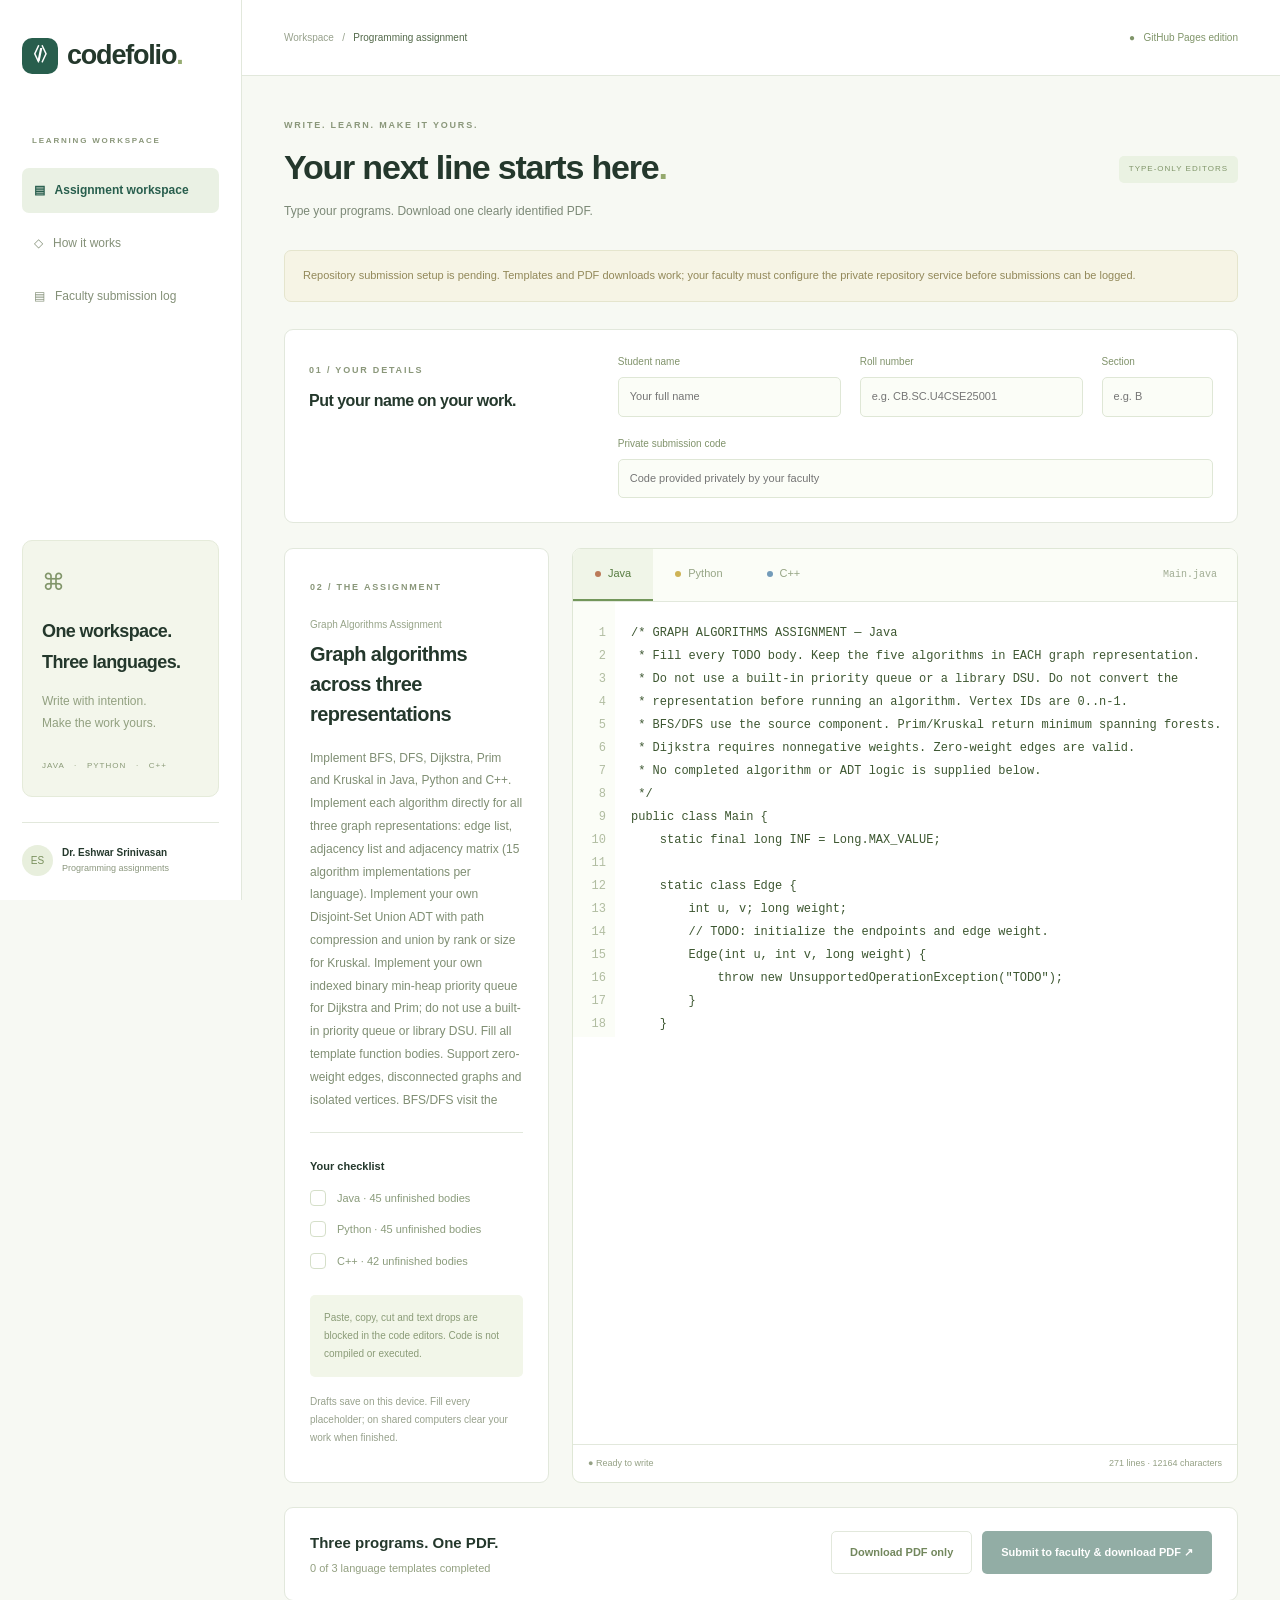
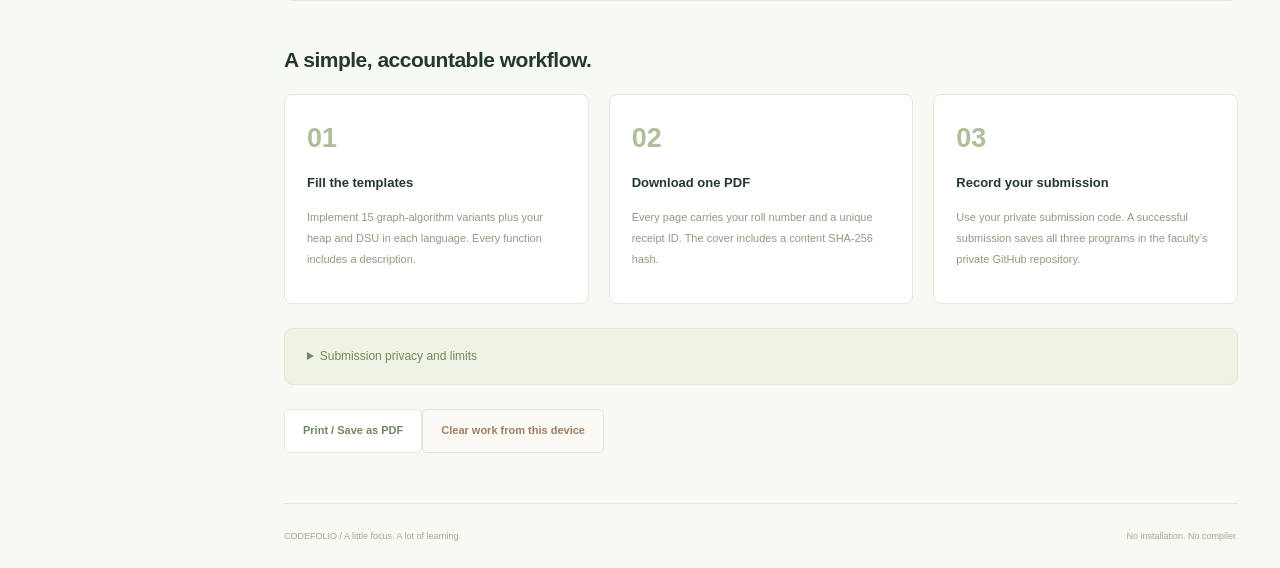
==== index.html @ 8f09f08b "Add files via upload" ====
<!doctype html><html lang="en"><head><meta charset="utf-8"><meta name="viewport" content="width=device-width,initial-scale=1"><meta name="description" content="Type Java, Python and C++ programs and download one assignment PDF."><title>Codefolio · Programming assignments</title><link rel="stylesheet" href="styles.css"><script src="config.js" defer></script><script src="templates.js" defer></script><script src="assets/font-data.js" defer></script><script src="pdf.js" defer></script><script src="app.js" defer></script></head><body>
<aside><a class="brand" href="./"><span>〈/〉</span>codefolio<span class="dot">.</span></a><small class="eyebrow">LEARNING WORKSPACE</small><div class="nav active">▤ &nbsp; Assignment workspace</div><a class="nav" href="#instructions">◇ &nbsp; How it works</a><a class="nav" href="faculty.html">▤ &nbsp; Faculty submission log</a><div class="aside-note"><span>⌘</span><h3>One workspace.<br>Three languages.</h3><p>Write with intention.<br>Make the work yours.</p><small>JAVA &nbsp; · &nbsp; PYTHON &nbsp; · &nbsp; C++</small></div><div class="faculty"><span class="avatar">ES</span><div><b id="faculty"></b><small>Programming assignments</small></div></div></aside>
<div class="main"><header><span>Workspace &nbsp; / &nbsp; <b>Programming assignment</b></span><span class="mode">● &nbsp; GitHub Pages edition</span></header><main>
<div class="heading"><div><div class="eyebrow">WRITE. LEARN. MAKE IT YOURS.</div><h1>Your next line starts here<span>.</span></h1><p>Type your programs. Download one clearly identified PDF.</p></div><span class="pill">TYPE-ONLY EDITORS</span></div>
<div class="notice" id="connection-notice">Checking submission connection…</div>
<div id="message" role="status" hidden></div>
<section class="identity"><div><span class="eyebrow">01 / YOUR DETAILS</span><h2>Put your name on your work.</h2></div><label>Student name<input id="name" maxlength="100" placeholder="Your full name" autocomplete="name" required></label><label>Roll number<input id="roll" maxlength="60" placeholder="e.g. CB.SC.U4CSE25001" required></label><label>Section<input id="section" maxlength="40" placeholder="e.g. B"></label><label class="enrollment">Private submission code<input id="enrollment" type="password" autocomplete="off" maxlength="64" placeholder="Code provided privately by your faculty"></label></section>
<div class="editor-layout"><section class="brief"><span class="eyebrow">02 / THE ASSIGNMENT</span><p id="course" class="course"></p><h2 id="title"></h2><p id="prompt" class="prompt"></p><p id="deadline" class="deadline"></p><hr><h4>Your checklist</h4><div id="checklist"></div><div class="typing-note">Paste, copy, cut and text drops are blocked in the code editors. Code is not compiled or executed.</div><p class="small">Drafts save on this device. Fill every placeholder; on shared computers clear your work when finished.</p></section>
<section class="editor-panel"><div class="tabs" role="tablist" aria-label="Programming languages"><button id="tab-java" role="tab" aria-controls="code" aria-selected="true" data-lang="java" class="selected"> <i class="java"></i>Java</button><button id="tab-python" role="tab" aria-controls="code" aria-selected="false" data-lang="python"><i class="python"></i>Python</button><button id="tab-cpp" role="tab" aria-controls="code" aria-selected="false" data-lang="cpp"><i class="cpp"></i>C++</button><span id="filename">Main.java</span></div><div class="code-area"><div id="numbers" aria-hidden="true">1</div><textarea id="code" aria-label="Java code" spellcheck="false" autocorrect="off" autocapitalize="off" autocomplete="off" maxlength="80000" placeholder="Start typing your Java program here…"></textarea></div><div class="editor-status"><span id="save-status">● Ready to write</span><span id="counter">1 line · 0 characters</span></div></section></div>
<section class="submit-bar"><div><h3>Three programs. One PDF.</h3><p id="progress">Complete all template bodies in each language.</p></div><div class="submit-actions"><button id="generate" class="secondary">Download PDF only</button><button id="submit" class="primary">Submit to faculty & download PDF ↗</button></div></section>
<section id="receipt" hidden class="receipt"><div class="eyebrow" id="receipt-status">PDF GENERATED — NOT YET SUBMITTED</div><h2>Your assignment is ready.</h2><p id="receipt-explanation">A PDF download alone is not a recorded submission.</p><code id="receipt-id"></code><p id="receipt-meta"></p><div class="receipt-actions"><button id="redownload" class="primary">Download PDF again</button><button id="source-download" class="secondary">Download source record (.json)</button><a id="submission-link" class="primary" hidden target="_blank" rel="noopener noreferrer">Open submission portal ↗</a></div><p class="small">Repository submissions use the official roster identity and server time. Keep the receipt ID. A content hash is not proof of independent authorship.</p></section>
<section id="instructions" class="instructions"><h2>A simple, accountable workflow.</h2><div class="steps"><article><span>01</span><h3>Fill the templates</h3><p>Implement 15 graph-algorithm variants plus your heap and DSU in each language. Every function includes a description.</p></article><article><span>02</span><h3>Download one PDF</h3><p>Every page carries your roll number and a unique receipt ID. The cover includes a content SHA-256 hash.</p></article><article><span>03</span><h3>Record your submission</h3><p>Use your private submission code. A successful submission saves all three programs in the faculty’s private GitHub repository.</p></article></div><details><summary>Submission privacy and limits</summary><p>When you click Submit, your roll number, private submission code and three programs go to the configured submission service. That service checks your code against the private roster, records the official roster name and section, and saves your source in the faculty’s private GitHub repository. Drafts remain on this device. Your private code is not saved in browser storage.</p><p>Downloading a PDF without submitting does not add you to the submission log. The faculty dashboard needs a complete class roster to identify students who have not submitted. Repository submission is available only after the service is configured. Keep your private code confidential; sharing it permits someone else to submit under your roll number.</p><p>Copy/paste blocking can be bypassed. Templates are editable and placeholder checks do not evaluate algorithm correctness or prove authorship. There is no compiler or plagiarism checker. Unsupported PDF font characters produce an explicit error; use Print / Save as PDF for browser font fallback.</p></details><button id="print" class="secondary">Print / Save as PDF</button><button id="clear" class="danger">Clear work from this device</button></section>
<footer><span>CODEFOLIO / A little focus. A lot of learning.</span><span>No installation. No compiler.</span></footer></main></div><script>/* All application assets are local and use relative paths for project Pages URLs. */</script></body></html>
---- styles.css ----
:root{--green:#285e4d;--ink:#24382c;--muted:#7c8977;--line:#e2e8dc;--paper:#f7f9f3}*{box-sizing:border-box}body{margin:0;background:var(--paper);color:var(--ink);font:14px/1.6 -apple-system,BlinkMacSystemFont,'Segoe UI',sans-serif}button,input,textarea{font:inherit}button,a{touch-action:manipulation}button{cursor:pointer}button:disabled{opacity:.5;cursor:wait}a{color:inherit;text-decoration:none}button:focus-visible,a:focus-visible,input:focus-visible{outline:3px solid #94b18a;outline-offset:3px}[hidden]{display:none!important}aside{position:fixed;inset:0 auto 0 0;width:242px;background:#fff;padding:34px 22px 24px;border-right:1px solid var(--line);display:flex;flex-direction:column}.brand{font-size:27px;letter-spacing:-1.2px;font-weight:750;display:flex;align-items:center;margin-bottom:58px}.brand>span:first-child{letter-spacing:-4px;padding-right:4px;display:grid;place-items:center;background:var(--green);color:#fff;width:36px;height:36px;border-radius:10px;font-size:19px;margin-right:9px}.dot{color:#96ac72}.eyebrow{font-size:9px;font-weight:700;letter-spacing:1.8px;color:#8a977a}aside>.eyebrow{font-size:8px;margin:0 10px 20px}.nav{font-size:12px;padding:13px 12px;border-radius:7px;margin-bottom:8px;color:#849078}.nav.active{background:#eaf1e4;color:var(--green);font-weight:600}.aside-note{margin-top:auto;background:#f3f6eb;border:1px solid #e5ebda;border-radius:10px;padding:23px 19px}.aside-note>span{font-size:23px;color:#81966a}.aside-note h3{font-size:18px;line-height:1.7;letter-spacing:-.6px;margin:16px 0 10px}.aside-note p{color:#92a080;font-size:12px;line-height:1.9}.aside-note small{font-size:8px;color:#8a9a77;letter-spacing:1px;display:block;margin-top:25px}.faculty{border-top:1px solid var(--line);margin-top:25px;padding-top:22px;display:flex;align-items:center;gap:9px}.avatar{display:grid;place-items:center;border-radius:50%;background:#e8efdd;color:#79905d;width:31px;height:31px;font-size:10px;flex-shrink:0}.faculty b{font-size:10px;display:block}.faculty small{font-size:9px;color:#8b977e;display:block}.main{margin-left:242px}header{height:76px;display:flex;align-items:center;justify-content:space-between;gap:15px;background:#fff;border-bottom:1px solid var(--line);padding:0 42px;font-size:10px;color:#97a18c}header b{color:#53694a;font-weight:500}.mode{color:#80956a}main{max-width:1450px;margin:auto;padding:42px 42px 0}.heading{display:flex;justify-content:space-between;align-items:center;gap:22px;margin-bottom:29px}.heading .eyebrow{margin-bottom:12px}h1{font-size:34px;line-height:1.4;letter-spacing:-1.2px;font-weight:650;margin:0 0 10px}h1 span{color:#94a96c}.heading p{font-size:12px;color:var(--muted);margin:0}.pill{font-size:8px;letter-spacing:1px;padding:7px 10px;border-radius:5px;background:#eaf2e2;color:#80966a;white-space:nowrap}.notice{padding:15px 18px;border:1px solid #e5e5cd;background:#f6f4e5;border-radius:7px;font-size:11px;color:#928859;line-height:1.8;margin-bottom:27px}.notice b{font-weight:650}.identity{display:grid;grid-template-columns:1.3fr 1fr 1fr .5fr;gap:19px;align-items:center;padding:24px;background:#fff;border:1px solid var(--line);border-radius:9px;margin-bottom:25px}.identity h2{font-size:16px;font-weight:600;letter-spacing:-.5px;margin:9px 0 0}label{font-size:10px;color:#80936b}input{width:100%;padding:10px 11px;border:1px solid #dfe7d6;background:#fbfdf7;border-radius:5px;display:block;margin-top:7px;font-size:11px;outline-color:#91ab78;color:var(--ink)}.editor-layout{display:grid;grid-template-columns:265px minmax(0,1fr);gap:23px}.brief{background:#fff;padding:25px;border:1px solid var(--line);border-radius:9px}.course{font-size:10px;color:#98a58a;margin:20px 0 6px}.brief h2{font-size:20px;line-height:1.5;letter-spacing:-.6px;margin:0 0 18px;font-weight:600}.prompt{white-space:pre-wrap;overflow-wrap:anywhere;font-size:12px;line-height:1.9;color:#7f8e73}.deadline{font-size:10px;color:#9a8966}hr{border:0;height:1px;background:var(--line);margin:25px 0}h4{font-size:11px}.check{display:flex;gap:11px;font-size:11px;color:#8b9c7c;margin:14px 0}.check span{border:1px solid #d5dfc9;border-radius:4px;width:16px;height:16px;display:grid;place-items:center;font-size:10px;color:#62934a}.check.done span{background:#e9f3df}.typing-note{background:#f2f6e9;border-radius:5px;padding:14px;margin:24px 0 16px;font-size:10px;color:#8b9c78;line-height:1.8}.small{font-size:10px;color:#98a28d;line-height:1.8}.editor-panel{background:white;border:1px solid #dfe7d6;border-radius:9px;overflow:hidden;display:flex;flex-direction:column}.tabs{display:flex;align-items:center;background:#fbfdf7;border-bottom:1px solid var(--line)}.tabs button{height:52px;padding:16px 22px;border:0;border-bottom:2px solid transparent;color:#96a585;background:transparent;font-size:11px;display:flex;align-items:center;gap:7px}.tabs .selected{background:#f0f5e8;color:#587d42;border-bottom-color:#72965a}.tabs i{width:6px;height:6px;border-radius:50%;display:inline-block}.java{background:#bb7a59}.python{background:#ceb356}.cpp{background:#739bb9}#filename{margin-left:auto;font-size:10px;color:#a1ad94;padding-right:20px;font-family:monospace}.code-area{display:flex;flex:1;min-height:435px;overflow:hidden}#numbers{width:42px;flex-shrink:0;padding:20px 9px 20px 0;height:435px;overflow:hidden;background:#fbfdf7;color:#b1bda1;text-align:right;font:12px/23px monospace;white-space:pre}#code{width:100%;height:435px;resize:none;white-space:pre;overflow:auto;border:0;outline:0;padding:20px 16px;color:#3d5731;font:12px/23px 'Courier New',monospace;tab-size:4;background:white}#code::placeholder{color:#a5b397}.editor-status{padding:11px 15px;border-top:1px solid var(--line);display:flex;justify-content:space-between;gap:12px;font-size:9px;color:#95a185}.submit-bar{background:#fff;border:1px solid var(--line);border-radius:9px;padding:23px 25px;margin-top:24px;display:flex;align-items:center;justify-content:space-between;gap:20px}.submit-bar h3{font-size:15px;margin:0 0 5px}.submit-bar p{font-size:11px;color:#93a081;margin:0}.primary,.secondary,.danger{display:inline-flex;align-items:center;justify-content:center;padding:12px 18px;border:1px solid transparent;border-radius:5px;font-size:11px;font-weight:600;gap:8px}.primary{color:white;background:var(--green)}.secondary{color:#72875d;background:white;border-color:var(--line)}.danger{color:#a17b60;border-color:#e8dfcf;background:#fcfaf4}.primary:hover{background:#36745f}.instructions{margin-top:42px}.instructions>h2{font-size:21px;letter-spacing:-.5px;font-weight:600}.steps{display:grid;grid-template-columns:repeat(3,1fr);gap:20px}.steps article{background:#fff;border:1px solid var(--line);border-radius:8px;padding:22px}.steps article>span{font-size:27px;font-weight:650;color:#b0bf9a}.steps h3{font-size:13px}.steps p,details p{font-size:11px;line-height:1.9;color:#8e9b80}details{margin:24px 0;background:#eff3e6;border:1px solid var(--line);border-radius:8px;padding:18px 22px}summary{cursor:pointer;font-size:12px;color:#73885c}#message{background:#eef4e5;border:1px solid #d8e5ca;color:#607e48;padding:14px 18px;border-radius:6px;font-size:12px;margin-bottom:24px}#message.error{background:#fbf0e8;color:#a17856;border-color:#eedbc9}.receipt{text-align:center;background:#fff;border:1px solid var(--line);border-radius:9px;margin-top:25px;padding:30px}.receipt h2{font-size:23px;letter-spacing:-.6px;font-weight:600}.receipt p{font-size:12px;color:#93a280}.receipt code{overflow-wrap:anywhere;color:#688b4a;font-size:12px}.receipt-actions{display:flex;justify-content:center;flex-wrap:wrap;gap:10px}.receipt .small{font-size:10px}footer{display:flex;justify-content:space-between;gap:20px;margin-top:50px;padding:25px 0;border-top:1px solid var(--line);font-size:9px;color:#9faa92}@media(max-width:1150px){.identity{grid-template-columns:1fr 1fr 1fr}.identity>div{grid-column:1/-1}.editor-layout{grid-template-columns:225px minmax(0,1fr)}.tabs button{padding:16px}.pill{display:none}h1{font-size:29px}#filename{display:none}main{padding:32px 28px 0}}@media(max-width:900px){aside{width:190px;padding:25px 15px}.main{margin-left:190px}.brand{font-size:23px}.faculty b{font-size:9px}.editor-layout{grid-template-columns:1fr}.brief{padding:22px}.brief hr,.brief h4,.brief #checklist,.brief .small,.brief .typing-note{display:none}.steps{gap:10px}.steps article{padding:18px}header{padding:0 28px}.heading{display:block}}@media(max-width:650px){aside{position:static;width:100%;padding:15px 20px;border-right:0;border-bottom:1px solid var(--line)}.brand{margin:0;font-size:25px}.nav,aside>.eyebrow,.aside-note,.faculty{display:none}.main{margin:0}header{height:52px;padding:0 20px;font-size:9px}.mode{font-size:8px}main{padding:25px 20px 0}h1{font-size:28px}.heading p{font-size:11px}.identity{gap:14px;padding:20px;grid-template-columns:1fr 1fr}.identity label:first-of-type{grid-column:1/-1}.brief h2{font-size:19px}.steps{grid-template-columns:1fr}.steps article{padding:20px}.submit-bar{align-items:flex-start;flex-direction:column;padding:21px}.submit-bar button{width:100%}.editor-status{font-size:8px}.receipt{padding:25px 18px}.receipt-actions{flex-direction:column}.instructions>.danger{margin-top:10px}footer{display:block}footer>span{display:block;line-height:2}}

.enrollment{grid-column:2/-1}.submit-actions{display:flex;gap:10px;flex-wrap:wrap}.submit-bar{align-items:flex-start}.prompt{max-height:360px;overflow:auto}.faculty-main{margin:0 auto;max-width:1200px;padding:35px}.faculty-controls{display:flex;gap:15px;align-items:end;flex-wrap:wrap;padding:22px;background:#fff;border:1px solid var(--line);border-radius:9px}.faculty-controls label{flex:1;min-width:220px}.status-table{width:100%;border-collapse:collapse;background:white;font-size:12px}.status-table th,.status-table td{padding:14px;text-align:left;border-bottom:1px solid var(--line)}.status-table th{font-size:10px;color:#8d9b7d}.table-scroll{overflow:auto;border:1px solid var(--line);border-radius:8px;margin-top:22px}.faculty-status{font-size:12px;color:#7f9568;margin:22px 0}.source-view{display:block;width:100%;height:350px;white-space:pre;overflow:auto;font:11px/1.8 monospace;padding:20px;border:1px solid var(--line);border-radius:7px;background:#fff}.code-badge{font-size:10px;overflow-wrap:anywhere;max-width:260px}.faculty-record{margin-top:25px;padding:25px;background:#fff;border:1px solid var(--line);border-radius:9px}.toolbar{display:flex;gap:10px;align-items:center;flex-wrap:wrap;margin:18px 0}@media(max-width:650px){.enrollment{grid-column:1/-1}.submit-actions{width:100%}.submit-actions button{width:100%}.faculty-main{padding:22px}.faculty-controls{display:block}.faculty-controls>*{margin-bottom:12px}}
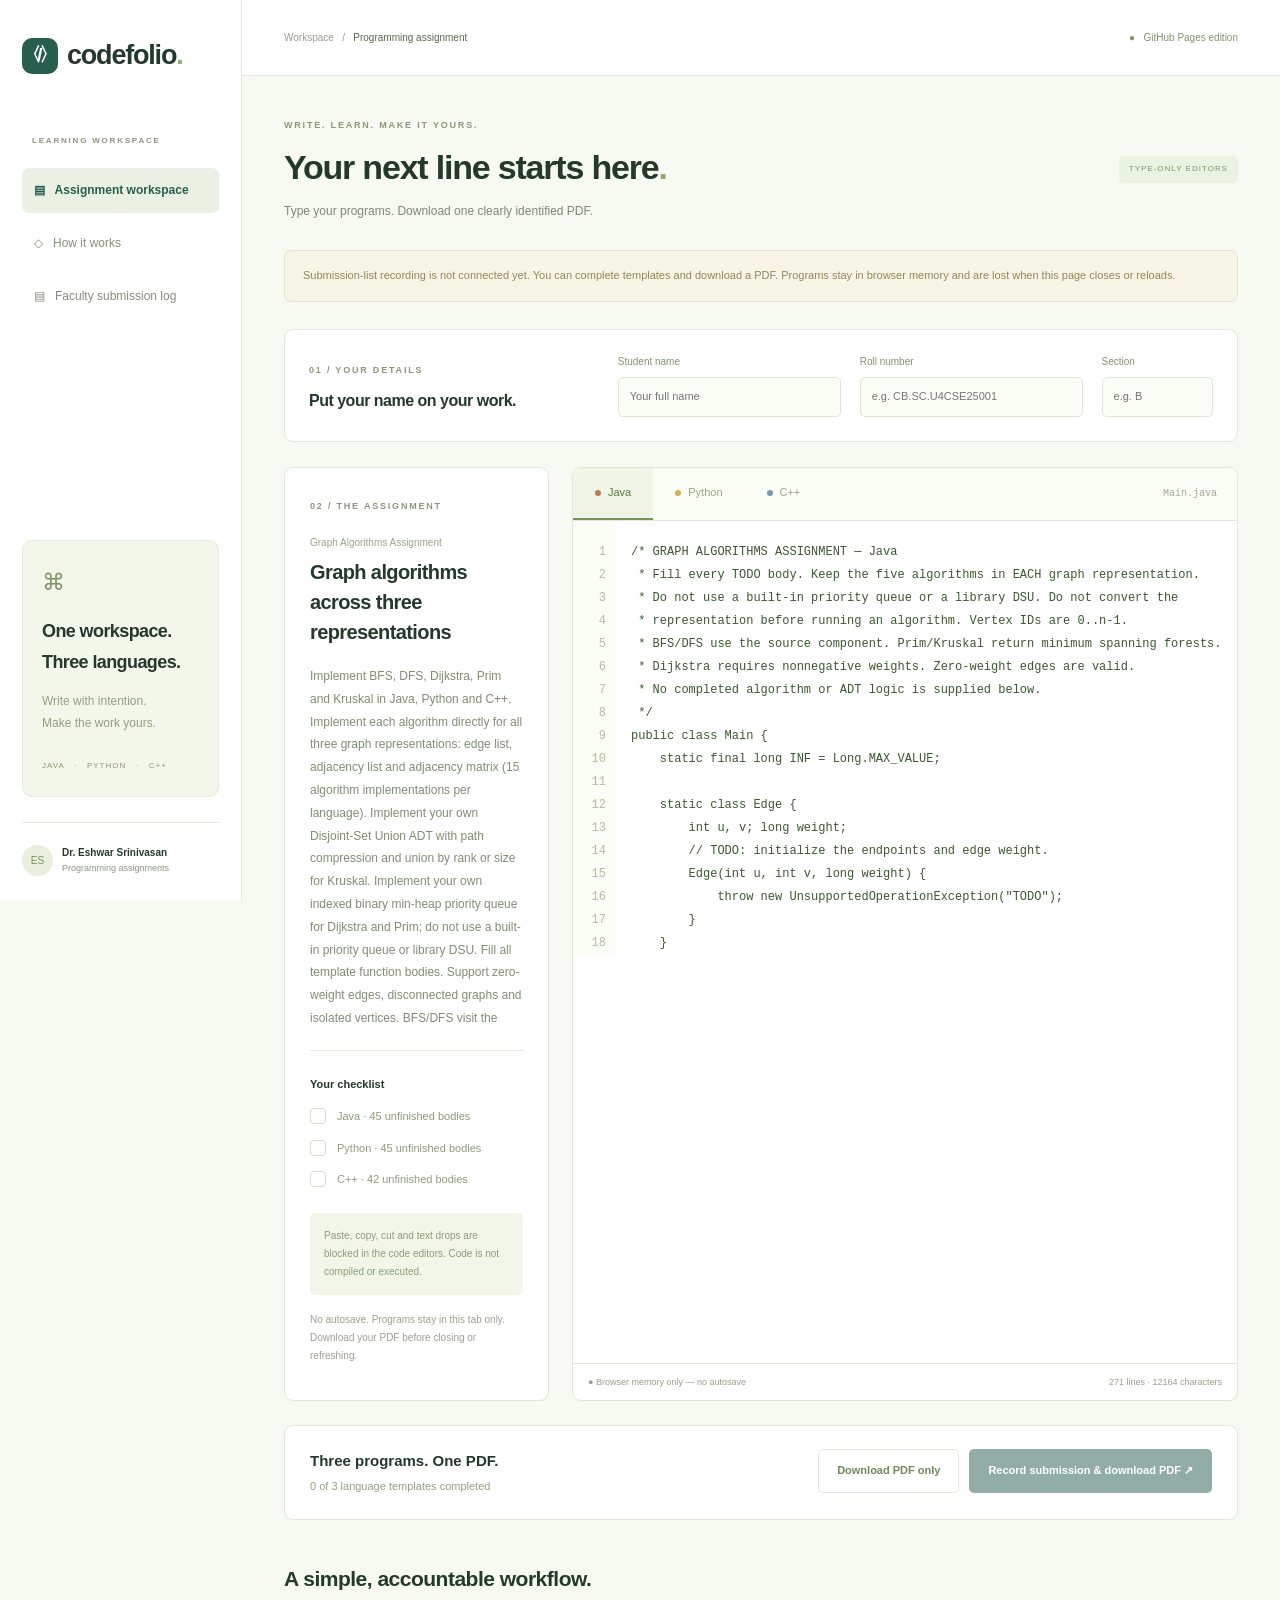
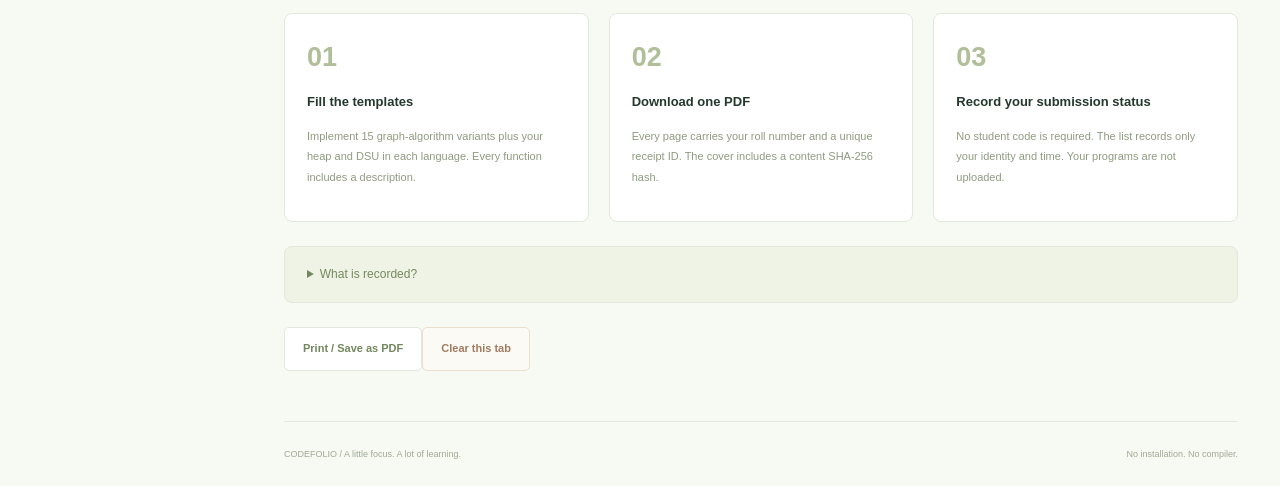
==== commit 20c10f3c: "Add files via upload" ====
--- a/index.html
+++ b/index.html
@@ -4,10 +4,10 @@
 <div class="heading"><div><div class="eyebrow">WRITE. LEARN. MAKE IT YOURS.</div><h1>Your next line starts here<span>.</span></h1><p>Type your programs. Download one clearly identified PDF.</p></div><span class="pill">TYPE-ONLY EDITORS</span></div>
 <div class="notice" id="connection-notice">Checking submission connection…</div>
 <div id="message" role="status" hidden></div>
-<section class="identity"><div><span class="eyebrow">01 / YOUR DETAILS</span><h2>Put your name on your work.</h2></div><label>Student name<input id="name" maxlength="100" placeholder="Your full name" autocomplete="name" required></label><label>Roll number<input id="roll" maxlength="60" placeholder="e.g. CB.SC.U4CSE25001" required></label><label>Section<input id="section" maxlength="40" placeholder="e.g. B"></label><label class="enrollment">Private submission code<input id="enrollment" type="password" autocomplete="off" maxlength="64" placeholder="Code provided privately by your faculty"></label></section>
-<div class="editor-layout"><section class="brief"><span class="eyebrow">02 / THE ASSIGNMENT</span><p id="course" class="course"></p><h2 id="title"></h2><p id="prompt" class="prompt"></p><p id="deadline" class="deadline"></p><hr><h4>Your checklist</h4><div id="checklist"></div><div class="typing-note">Paste, copy, cut and text drops are blocked in the code editors. Code is not compiled or executed.</div><p class="small">Drafts save on this device. Fill every placeholder; on shared computers clear your work when finished.</p></section>
+<section class="identity"><div><span class="eyebrow">01 / YOUR DETAILS</span><h2>Put your name on your work.</h2></div><label>Student name<input id="name" maxlength="100" placeholder="Your full name" autocomplete="name" required></label><label>Roll number<input id="roll" maxlength="60" placeholder="e.g. CB.SC.U4CSE25001" required></label><label>Section<input id="section" maxlength="40" placeholder="e.g. B"></label></section>
+<div class="editor-layout"><section class="brief"><span class="eyebrow">02 / THE ASSIGNMENT</span><p id="course" class="course"></p><h2 id="title"></h2><p id="prompt" class="prompt"></p><p id="deadline" class="deadline"></p><hr><h4>Your checklist</h4><div id="checklist"></div><div class="typing-note">Paste, copy, cut and text drops are blocked in the code editors. Code is not compiled or executed.</div><p class="small">No autosave. Programs stay in this tab only. Download your PDF before closing or refreshing.</p></section>
 <section class="editor-panel"><div class="tabs" role="tablist" aria-label="Programming languages"><button id="tab-java" role="tab" aria-controls="code" aria-selected="true" data-lang="java" class="selected"> <i class="java"></i>Java</button><button id="tab-python" role="tab" aria-controls="code" aria-selected="false" data-lang="python"><i class="python"></i>Python</button><button id="tab-cpp" role="tab" aria-controls="code" aria-selected="false" data-lang="cpp"><i class="cpp"></i>C++</button><span id="filename">Main.java</span></div><div class="code-area"><div id="numbers" aria-hidden="true">1</div><textarea id="code" aria-label="Java code" spellcheck="false" autocorrect="off" autocapitalize="off" autocomplete="off" maxlength="80000" placeholder="Start typing your Java program here…"></textarea></div><div class="editor-status"><span id="save-status">● Ready to write</span><span id="counter">1 line · 0 characters</span></div></section></div>
-<section class="submit-bar"><div><h3>Three programs. One PDF.</h3><p id="progress">Complete all template bodies in each language.</p></div><div class="submit-actions"><button id="generate" class="secondary">Download PDF only</button><button id="submit" class="primary">Submit to faculty & download PDF ↗</button></div></section>
-<section id="receipt" hidden class="receipt"><div class="eyebrow" id="receipt-status">PDF GENERATED — NOT YET SUBMITTED</div><h2>Your assignment is ready.</h2><p id="receipt-explanation">A PDF download alone is not a recorded submission.</p><code id="receipt-id"></code><p id="receipt-meta"></p><div class="receipt-actions"><button id="redownload" class="primary">Download PDF again</button><button id="source-download" class="secondary">Download source record (.json)</button><a id="submission-link" class="primary" hidden target="_blank" rel="noopener noreferrer">Open submission portal ↗</a></div><p class="small">Repository submissions use the official roster identity and server time. Keep the receipt ID. A content hash is not proof of independent authorship.</p></section>
-<section id="instructions" class="instructions"><h2>A simple, accountable workflow.</h2><div class="steps"><article><span>01</span><h3>Fill the templates</h3><p>Implement 15 graph-algorithm variants plus your heap and DSU in each language. Every function includes a description.</p></article><article><span>02</span><h3>Download one PDF</h3><p>Every page carries your roll number and a unique receipt ID. The cover includes a content SHA-256 hash.</p></article><article><span>03</span><h3>Record your submission</h3><p>Use your private submission code. A successful submission saves all three programs in the faculty’s private GitHub repository.</p></article></div><details><summary>Submission privacy and limits</summary><p>When you click Submit, your roll number, private submission code and three programs go to the configured submission service. That service checks your code against the private roster, records the official roster name and section, and saves your source in the faculty’s private GitHub repository. Drafts remain on this device. Your private code is not saved in browser storage.</p><p>Downloading a PDF without submitting does not add you to the submission log. The faculty dashboard needs a complete class roster to identify students who have not submitted. Repository submission is available only after the service is configured. Keep your private code confidential; sharing it permits someone else to submit under your roll number.</p><p>Copy/paste blocking can be bypassed. Templates are editable and placeholder checks do not evaluate algorithm correctness or prove authorship. There is no compiler or plagiarism checker. Unsupported PDF font characters produce an explicit error; use Print / Save as PDF for browser font fallback.</p></details><button id="print" class="secondary">Print / Save as PDF</button><button id="clear" class="danger">Clear work from this device</button></section>
+<section class="submit-bar"><div><h3>Three programs. One PDF.</h3><p id="progress">Complete all template bodies in each language.</p></div><div class="submit-actions"><button id="generate" class="secondary">Download PDF only</button><button id="submit" class="primary">Record submission & download PDF ↗</button></div></section>
+<section id="receipt" hidden class="receipt"><div class="eyebrow" id="receipt-status">PDF GENERATED — NOT YET SUBMITTED</div><h2>Your assignment is ready.</h2><p id="receipt-explanation">A PDF download alone is not a recorded submission.</p><code id="receipt-id"></code><p id="receipt-meta"></p><div class="receipt-actions"><button id="redownload" class="primary">Download PDF again</button><a id="submission-link" class="primary" hidden target="_blank" rel="noopener noreferrer">Open submission portal ↗</a></div><p class="small">The list records your roster identity and server time. Student identity is self-reported. The PDF and its program content stay with you.</p></section>
+<section id="instructions" class="instructions"><h2>A simple, accountable workflow.</h2><div class="steps"><article><span>01</span><h3>Fill the templates</h3><p>Implement 15 graph-algorithm variants plus your heap and DSU in each language. Every function includes a description.</p></article><article><span>02</span><h3>Download one PDF</h3><p>Every page carries your roll number and a unique receipt ID. The cover includes a content SHA-256 hash.</p></article><article><span>03</span><h3>Record your submission status</h3><p>No student code is required. The list records only your identity and time. Your programs are not uploaded.</p></article></div><details><summary>What is recorded?</summary><p>Clicking Record submission sends only the assignment ID and your roll number. The service uses the class roster to record your name, roll number, section and server submission time. It does not receive or save your programs, PDF, or a source-code hash. No student password, private submission code or sign-in is required.</p><p>Names and roll numbers are self-reported. Someone else could enter your roll number; this list is an acknowledgement, not proof of authorship or completed algorithms. Placeholder checks happen only in this browser and can be bypassed. Faculty can compare the list with their complete roster to see who has not recorded a submission.</p><p>Programs are held only in this tab's memory. There is no autosave; closing or refreshing can lose your work. Download your PDF first. Older drafts for this assignment are loaded into memory and removed from device storage when this updated page opens. Downloaded PDFs remain on your computer.</p><p>Copy/paste blocking can be bypassed. There is no compiler or plagiarism checker. Unsupported PDF characters produce an explicit error; use Print / Save as PDF for browser font fallback.</p></details><button id="print" class="secondary">Print / Save as PDF</button><button id="clear" class="danger">Clear this tab</button></section>
 <footer><span>CODEFOLIO / A little focus. A lot of learning.</span><span>No installation. No compiler.</span></footer></main></div><script>/* All application assets are local and use relative paths for project Pages URLs. */</script></body></html>
--- a/styles.css
+++ b/styles.css
@@ -1,3 +1,3 @@
 :root{--green:#285e4d;--ink:#24382c;--muted:#7c8977;--line:#e2e8dc;--paper:#f7f9f3}*{box-sizing:border-box}body{margin:0;background:var(--paper);color:var(--ink);font:14px/1.6 -apple-system,BlinkMacSystemFont,'Segoe UI',sans-serif}button,input,textarea{font:inherit}button,a{touch-action:manipulation}button{cursor:pointer}button:disabled{opacity:.5;cursor:wait}a{color:inherit;text-decoration:none}button:focus-visible,a:focus-visible,input:focus-visible{outline:3px solid #94b18a;outline-offset:3px}[hidden]{display:none!important}aside{position:fixed;inset:0 auto 0 0;width:242px;background:#fff;padding:34px 22px 24px;border-right:1px solid var(--line);display:flex;flex-direction:column}.brand{font-size:27px;letter-spacing:-1.2px;font-weight:750;display:flex;align-items:center;margin-bottom:58px}.brand>span:first-child{letter-spacing:-4px;padding-right:4px;display:grid;place-items:center;background:var(--green);color:#fff;width:36px;height:36px;border-radius:10px;font-size:19px;margin-right:9px}.dot{color:#96ac72}.eyebrow{font-size:9px;font-weight:700;letter-spacing:1.8px;color:#8a977a}aside>.eyebrow{font-size:8px;margin:0 10px 20px}.nav{font-size:12px;padding:13px 12px;border-radius:7px;margin-bottom:8px;color:#849078}.nav.active{background:#eaf1e4;color:var(--green);font-weight:600}.aside-note{margin-top:auto;background:#f3f6eb;border:1px solid #e5ebda;border-radius:10px;padding:23px 19px}.aside-note>span{font-size:23px;color:#81966a}.aside-note h3{font-size:18px;line-height:1.7;letter-spacing:-.6px;margin:16px 0 10px}.aside-note p{color:#92a080;font-size:12px;line-height:1.9}.aside-note small{font-size:8px;color:#8a9a77;letter-spacing:1px;display:block;margin-top:25px}.faculty{border-top:1px solid var(--line);margin-top:25px;padding-top:22px;display:flex;align-items:center;gap:9px}.avatar{display:grid;place-items:center;border-radius:50%;background:#e8efdd;color:#79905d;width:31px;height:31px;font-size:10px;flex-shrink:0}.faculty b{font-size:10px;display:block}.faculty small{font-size:9px;color:#8b977e;display:block}.main{margin-left:242px}header{height:76px;display:flex;align-items:center;justify-content:space-between;gap:15px;background:#fff;border-bottom:1px solid var(--line);padding:0 42px;font-size:10px;color:#97a18c}header b{color:#53694a;font-weight:500}.mode{color:#80956a}main{max-width:1450px;margin:auto;padding:42px 42px 0}.heading{display:flex;justify-content:space-between;align-items:center;gap:22px;margin-bottom:29px}.heading .eyebrow{margin-bottom:12px}h1{font-size:34px;line-height:1.4;letter-spacing:-1.2px;font-weight:650;margin:0 0 10px}h1 span{color:#94a96c}.heading p{font-size:12px;color:var(--muted);margin:0}.pill{font-size:8px;letter-spacing:1px;padding:7px 10px;border-radius:5px;background:#eaf2e2;color:#80966a;white-space:nowrap}.notice{padding:15px 18px;border:1px solid #e5e5cd;background:#f6f4e5;border-radius:7px;font-size:11px;color:#928859;line-height:1.8;margin-bottom:27px}.notice b{font-weight:650}.identity{display:grid;grid-template-columns:1.3fr 1fr 1fr .5fr;gap:19px;align-items:center;padding:24px;background:#fff;border:1px solid var(--line);border-radius:9px;margin-bottom:25px}.identity h2{font-size:16px;font-weight:600;letter-spacing:-.5px;margin:9px 0 0}label{font-size:10px;color:#80936b}input{width:100%;padding:10px 11px;border:1px solid #dfe7d6;background:#fbfdf7;border-radius:5px;display:block;margin-top:7px;font-size:11px;outline-color:#91ab78;color:var(--ink)}.editor-layout{display:grid;grid-template-columns:265px minmax(0,1fr);gap:23px}.brief{background:#fff;padding:25px;border:1px solid var(--line);border-radius:9px}.course{font-size:10px;color:#98a58a;margin:20px 0 6px}.brief h2{font-size:20px;line-height:1.5;letter-spacing:-.6px;margin:0 0 18px;font-weight:600}.prompt{white-space:pre-wrap;overflow-wrap:anywhere;font-size:12px;line-height:1.9;color:#7f8e73}.deadline{font-size:10px;color:#9a8966}hr{border:0;height:1px;background:var(--line);margin:25px 0}h4{font-size:11px}.check{display:flex;gap:11px;font-size:11px;color:#8b9c7c;margin:14px 0}.check span{border:1px solid #d5dfc9;border-radius:4px;width:16px;height:16px;display:grid;place-items:center;font-size:10px;color:#62934a}.check.done span{background:#e9f3df}.typing-note{background:#f2f6e9;border-radius:5px;padding:14px;margin:24px 0 16px;font-size:10px;color:#8b9c78;line-height:1.8}.small{font-size:10px;color:#98a28d;line-height:1.8}.editor-panel{background:white;border:1px solid #dfe7d6;border-radius:9px;overflow:hidden;display:flex;flex-direction:column}.tabs{display:flex;align-items:center;background:#fbfdf7;border-bottom:1px solid var(--line)}.tabs button{height:52px;padding:16px 22px;border:0;border-bottom:2px solid transparent;color:#96a585;background:transparent;font-size:11px;display:flex;align-items:center;gap:7px}.tabs .selected{background:#f0f5e8;color:#587d42;border-bottom-color:#72965a}.tabs i{width:6px;height:6px;border-radius:50%;display:inline-block}.java{background:#bb7a59}.python{background:#ceb356}.cpp{background:#739bb9}#filename{margin-left:auto;font-size:10px;color:#a1ad94;padding-right:20px;font-family:monospace}.code-area{display:flex;flex:1;min-height:435px;overflow:hidden}#numbers{width:42px;flex-shrink:0;padding:20px 9px 20px 0;height:435px;overflow:hidden;background:#fbfdf7;color:#b1bda1;text-align:right;font:12px/23px monospace;white-space:pre}#code{width:100%;height:435px;resize:none;white-space:pre;overflow:auto;border:0;outline:0;padding:20px 16px;color:#3d5731;font:12px/23px 'Courier New',monospace;tab-size:4;background:white}#code::placeholder{color:#a5b397}.editor-status{padding:11px 15px;border-top:1px solid var(--line);display:flex;justify-content:space-between;gap:12px;font-size:9px;color:#95a185}.submit-bar{background:#fff;border:1px solid var(--line);border-radius:9px;padding:23px 25px;margin-top:24px;display:flex;align-items:center;justify-content:space-between;gap:20px}.submit-bar h3{font-size:15px;margin:0 0 5px}.submit-bar p{font-size:11px;color:#93a081;margin:0}.primary,.secondary,.danger{display:inline-flex;align-items:center;justify-content:center;padding:12px 18px;border:1px solid transparent;border-radius:5px;font-size:11px;font-weight:600;gap:8px}.primary{color:white;background:var(--green)}.secondary{color:#72875d;background:white;border-color:var(--line)}.danger{color:#a17b60;border-color:#e8dfcf;background:#fcfaf4}.primary:hover{background:#36745f}.instructions{margin-top:42px}.instructions>h2{font-size:21px;letter-spacing:-.5px;font-weight:600}.steps{display:grid;grid-template-columns:repeat(3,1fr);gap:20px}.steps article{background:#fff;border:1px solid var(--line);border-radius:8px;padding:22px}.steps article>span{font-size:27px;font-weight:650;color:#b0bf9a}.steps h3{font-size:13px}.steps p,details p{font-size:11px;line-height:1.9;color:#8e9b80}details{margin:24px 0;background:#eff3e6;border:1px solid var(--line);border-radius:8px;padding:18px 22px}summary{cursor:pointer;font-size:12px;color:#73885c}#message{background:#eef4e5;border:1px solid #d8e5ca;color:#607e48;padding:14px 18px;border-radius:6px;font-size:12px;margin-bottom:24px}#message.error{background:#fbf0e8;color:#a17856;border-color:#eedbc9}.receipt{text-align:center;background:#fff;border:1px solid var(--line);border-radius:9px;margin-top:25px;padding:30px}.receipt h2{font-size:23px;letter-spacing:-.6px;font-weight:600}.receipt p{font-size:12px;color:#93a280}.receipt code{overflow-wrap:anywhere;color:#688b4a;font-size:12px}.receipt-actions{display:flex;justify-content:center;flex-wrap:wrap;gap:10px}.receipt .small{font-size:10px}footer{display:flex;justify-content:space-between;gap:20px;margin-top:50px;padding:25px 0;border-top:1px solid var(--line);font-size:9px;color:#9faa92}@media(max-width:1150px){.identity{grid-template-columns:1fr 1fr 1fr}.identity>div{grid-column:1/-1}.editor-layout{grid-template-columns:225px minmax(0,1fr)}.tabs button{padding:16px}.pill{display:none}h1{font-size:29px}#filename{display:none}main{padding:32px 28px 0}}@media(max-width:900px){aside{width:190px;padding:25px 15px}.main{margin-left:190px}.brand{font-size:23px}.faculty b{font-size:9px}.editor-layout{grid-template-columns:1fr}.brief{padding:22px}.brief hr,.brief h4,.brief #checklist,.brief .small,.brief .typing-note{display:none}.steps{gap:10px}.steps article{padding:18px}header{padding:0 28px}.heading{display:block}}@media(max-width:650px){aside{position:static;width:100%;padding:15px 20px;border-right:0;border-bottom:1px solid var(--line)}.brand{margin:0;font-size:25px}.nav,aside>.eyebrow,.aside-note,.faculty{display:none}.main{margin:0}header{height:52px;padding:0 20px;font-size:9px}.mode{font-size:8px}main{padding:25px 20px 0}h1{font-size:28px}.heading p{font-size:11px}.identity{gap:14px;padding:20px;grid-template-columns:1fr 1fr}.identity label:first-of-type{grid-column:1/-1}.brief h2{font-size:19px}.steps{grid-template-columns:1fr}.steps article{padding:20px}.submit-bar{align-items:flex-start;flex-direction:column;padding:21px}.submit-bar button{width:100%}.editor-status{font-size:8px}.receipt{padding:25px 18px}.receipt-actions{flex-direction:column}.instructions>.danger{margin-top:10px}footer{display:block}footer>span{display:block;line-height:2}}
 
-.enrollment{grid-column:2/-1}.submit-actions{display:flex;gap:10px;flex-wrap:wrap}.submit-bar{align-items:flex-start}.prompt{max-height:360px;overflow:auto}.faculty-main{margin:0 auto;max-width:1200px;padding:35px}.faculty-controls{display:flex;gap:15px;align-items:end;flex-wrap:wrap;padding:22px;background:#fff;border:1px solid var(--line);border-radius:9px}.faculty-controls label{flex:1;min-width:220px}.status-table{width:100%;border-collapse:collapse;background:white;font-size:12px}.status-table th,.status-table td{padding:14px;text-align:left;border-bottom:1px solid var(--line)}.status-table th{font-size:10px;color:#8d9b7d}.table-scroll{overflow:auto;border:1px solid var(--line);border-radius:8px;margin-top:22px}.faculty-status{font-size:12px;color:#7f9568;margin:22px 0}.source-view{display:block;width:100%;height:350px;white-space:pre;overflow:auto;font:11px/1.8 monospace;padding:20px;border:1px solid var(--line);border-radius:7px;background:#fff}.code-badge{font-size:10px;overflow-wrap:anywhere;max-width:260px}.faculty-record{margin-top:25px;padding:25px;background:#fff;border:1px solid var(--line);border-radius:9px}.toolbar{display:flex;gap:10px;align-items:center;flex-wrap:wrap;margin:18px 0}@media(max-width:650px){.enrollment{grid-column:1/-1}.submit-actions{width:100%}.submit-actions button{width:100%}.faculty-main{padding:22px}.faculty-controls{display:block}.faculty-controls>*{margin-bottom:12px}}
+.submit-actions{display:flex;gap:10px;flex-wrap:wrap}.submit-bar{align-items:flex-start}.prompt{max-height:360px;overflow:auto}.faculty-main{margin:0 auto;max-width:1200px;padding:35px}.faculty-controls{display:flex;gap:15px;align-items:end;flex-wrap:wrap;padding:22px;background:#fff;border:1px solid var(--line);border-radius:9px}.faculty-controls label{flex:1;min-width:220px}.status-table{width:100%;border-collapse:collapse;background:white;font-size:12px}.status-table th,.status-table td{padding:14px;text-align:left;border-bottom:1px solid var(--line)}.status-table th{font-size:10px;color:#8d9b7d}.table-scroll{overflow:auto;border:1px solid var(--line);border-radius:8px;margin-top:22px}.faculty-status{font-size:12px;color:#7f9568;margin:22px 0}@media(max-width:650px){.submit-actions{width:100%}.submit-actions button{width:100%}.faculty-main{padding:22px}.faculty-controls{display:block}.faculty-controls>*{margin-bottom:12px}}
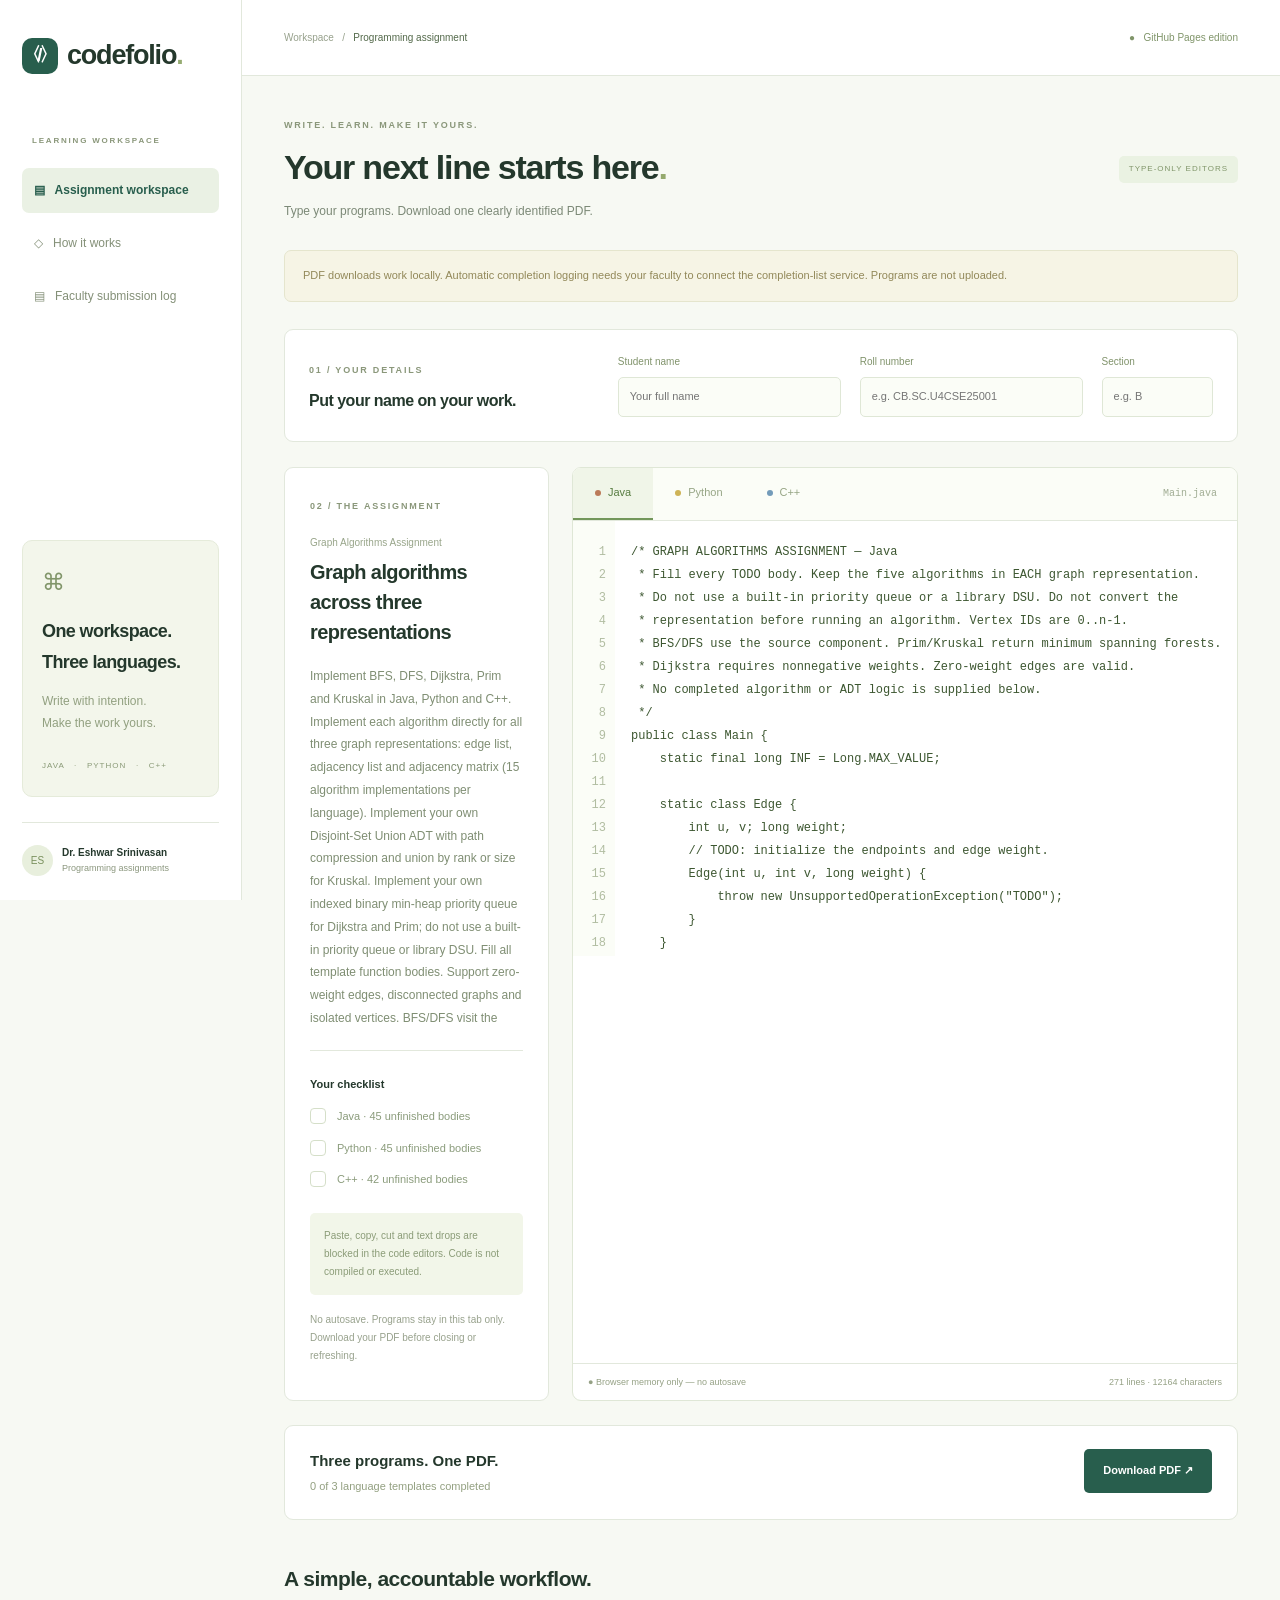
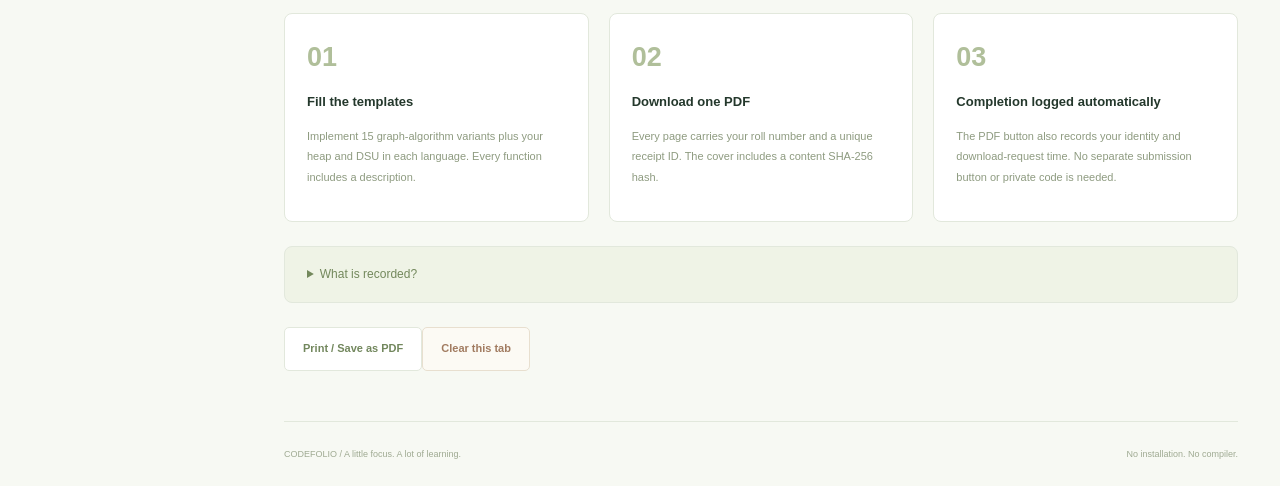
==== commit c385c635: "Add files via upload" ====
--- a/index.html
+++ b/index.html
@@ -7,7 +7,7 @@
 <section class="identity"><div><span class="eyebrow">01 / YOUR DETAILS</span><h2>Put your name on your work.</h2></div><label>Student name<input id="name" maxlength="100" placeholder="Your full name" autocomplete="name" required></label><label>Roll number<input id="roll" maxlength="60" placeholder="e.g. CB.SC.U4CSE25001" required></label><label>Section<input id="section" maxlength="40" placeholder="e.g. B"></label></section>
 <div class="editor-layout"><section class="brief"><span class="eyebrow">02 / THE ASSIGNMENT</span><p id="course" class="course"></p><h2 id="title"></h2><p id="prompt" class="prompt"></p><p id="deadline" class="deadline"></p><hr><h4>Your checklist</h4><div id="checklist"></div><div class="typing-note">Paste, copy, cut and text drops are blocked in the code editors. Code is not compiled or executed.</div><p class="small">No autosave. Programs stay in this tab only. Download your PDF before closing or refreshing.</p></section>
 <section class="editor-panel"><div class="tabs" role="tablist" aria-label="Programming languages"><button id="tab-java" role="tab" aria-controls="code" aria-selected="true" data-lang="java" class="selected"> <i class="java"></i>Java</button><button id="tab-python" role="tab" aria-controls="code" aria-selected="false" data-lang="python"><i class="python"></i>Python</button><button id="tab-cpp" role="tab" aria-controls="code" aria-selected="false" data-lang="cpp"><i class="cpp"></i>C++</button><span id="filename">Main.java</span></div><div class="code-area"><div id="numbers" aria-hidden="true">1</div><textarea id="code" aria-label="Java code" spellcheck="false" autocorrect="off" autocapitalize="off" autocomplete="off" maxlength="80000" placeholder="Start typing your Java program here…"></textarea></div><div class="editor-status"><span id="save-status">● Ready to write</span><span id="counter">1 line · 0 characters</span></div></section></div>
-<section class="submit-bar"><div><h3>Three programs. One PDF.</h3><p id="progress">Complete all template bodies in each language.</p></div><div class="submit-actions"><button id="generate" class="secondary">Download PDF only</button><button id="submit" class="primary">Record submission & download PDF ↗</button></div></section>
-<section id="receipt" hidden class="receipt"><div class="eyebrow" id="receipt-status">PDF GENERATED — NOT YET SUBMITTED</div><h2>Your assignment is ready.</h2><p id="receipt-explanation">A PDF download alone is not a recorded submission.</p><code id="receipt-id"></code><p id="receipt-meta"></p><div class="receipt-actions"><button id="redownload" class="primary">Download PDF again</button><a id="submission-link" class="primary" hidden target="_blank" rel="noopener noreferrer">Open submission portal ↗</a></div><p class="small">The list records your roster identity and server time. Student identity is self-reported. The PDF and its program content stay with you.</p></section>
-<section id="instructions" class="instructions"><h2>A simple, accountable workflow.</h2><div class="steps"><article><span>01</span><h3>Fill the templates</h3><p>Implement 15 graph-algorithm variants plus your heap and DSU in each language. Every function includes a description.</p></article><article><span>02</span><h3>Download one PDF</h3><p>Every page carries your roll number and a unique receipt ID. The cover includes a content SHA-256 hash.</p></article><article><span>03</span><h3>Record your submission status</h3><p>No student code is required. The list records only your identity and time. Your programs are not uploaded.</p></article></div><details><summary>What is recorded?</summary><p>Clicking Record submission sends only the assignment ID and your roll number. The service uses the class roster to record your name, roll number, section and server submission time. It does not receive or save your programs, PDF, or a source-code hash. No student password, private submission code or sign-in is required.</p><p>Names and roll numbers are self-reported. Someone else could enter your roll number; this list is an acknowledgement, not proof of authorship or completed algorithms. Placeholder checks happen only in this browser and can be bypassed. Faculty can compare the list with their complete roster to see who has not recorded a submission.</p><p>Programs are held only in this tab's memory. There is no autosave; closing or refreshing can lose your work. Download your PDF first. Older drafts for this assignment are loaded into memory and removed from device storage when this updated page opens. Downloaded PDFs remain on your computer.</p><p>Copy/paste blocking can be bypassed. There is no compiler or plagiarism checker. Unsupported PDF characters produce an explicit error; use Print / Save as PDF for browser font fallback.</p></details><button id="print" class="secondary">Print / Save as PDF</button><button id="clear" class="danger">Clear this tab</button></section>
+<section class="submit-bar"><div><h3>Three programs. One PDF.</h3><p id="progress">Complete all template bodies in each language.</p></div><div class="submit-actions"><button id="generate" class="primary">Download PDF ↗</button></div></section>
+<section id="receipt" hidden class="receipt"><div class="eyebrow" id="receipt-status">PDF DOWNLOAD REQUESTED — COMPLETION NOT LOGGED</div><h2>Your assignment is ready.</h2><p id="receipt-explanation">Completion is recorded automatically when the PDF download is requested, if the service is connected.</p><code id="receipt-id"></code><p id="receipt-meta"></p><div class="receipt-actions"><button id="redownload" class="primary">Download PDF again</button><a id="submission-link" class="primary" hidden target="_blank" rel="noopener noreferrer">Open submission portal ↗</a></div><p class="small">The completion list records your roll number and download-request time. It cannot confirm that the file was saved. Your programs stay with you.</p></section>
+<section id="instructions" class="instructions"><h2>A simple, accountable workflow.</h2><div class="steps"><article><span>01</span><h3>Fill the templates</h3><p>Implement 15 graph-algorithm variants plus your heap and DSU in each language. Every function includes a description.</p></article><article><span>02</span><h3>Download one PDF</h3><p>Every page carries your roll number and a unique receipt ID. The cover includes a content SHA-256 hash.</p></article><article><span>03</span><h3>Completion logged automatically</h3><p>The PDF button also records your identity and download-request time. No separate submission button or private code is needed.</p></article></div><details><summary>What is recorded?</summary><p>Clicking Download PDF generates the file locally, starts the browser download and then sends only the assignment ID and your roll number to record completion. The service uses the class roster to record your name, roll number, section and server submission time. It does not receive or save your programs, PDF, or a source-code hash. No student password, private submission code or sign-in is required.</p><p>Names and roll numbers are self-reported. Someone else could enter your roll number; this list is an acknowledgement, not proof of authorship or completed algorithms. Placeholder checks happen only in this browser and can be bypassed. Faculty can compare the list with their complete roster to see who has not recorded a submission.</p><p>Programs are held only in this tab's memory. There is no autosave; closing or refreshing can lose your work. Download your PDF first. Older drafts for this assignment are loaded into memory and removed from device storage when this updated page opens. Downloaded PDFs remain on your computer.</p><p>Copy/paste blocking can be bypassed. There is no compiler or plagiarism checker. Unsupported PDF characters produce an explicit error; use Print / Save as PDF for browser font fallback.</p></details><button id="print" class="secondary">Print / Save as PDF</button><button id="clear" class="danger">Clear this tab</button></section>
 <footer><span>CODEFOLIO / A little focus. A lot of learning.</span><span>No installation. No compiler.</span></footer></main></div><script>/* All application assets are local and use relative paths for project Pages URLs. */</script></body></html>
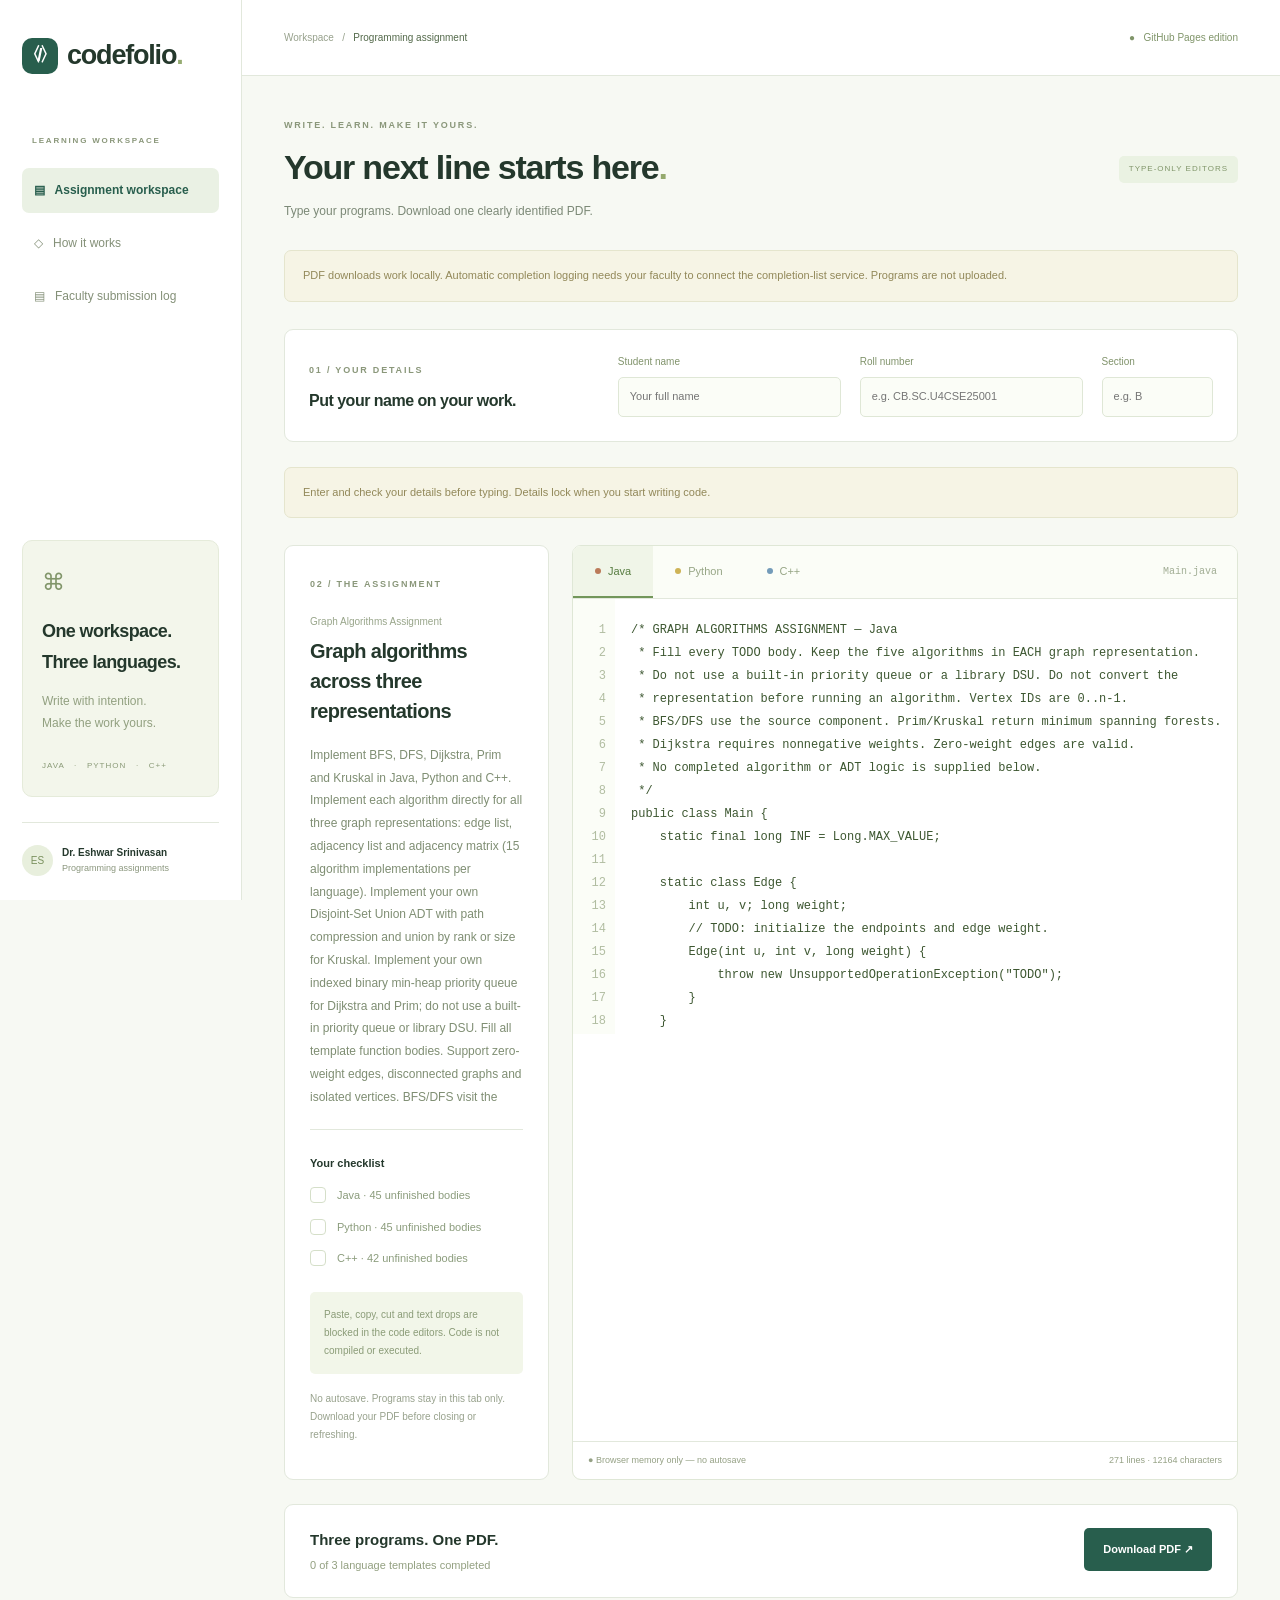
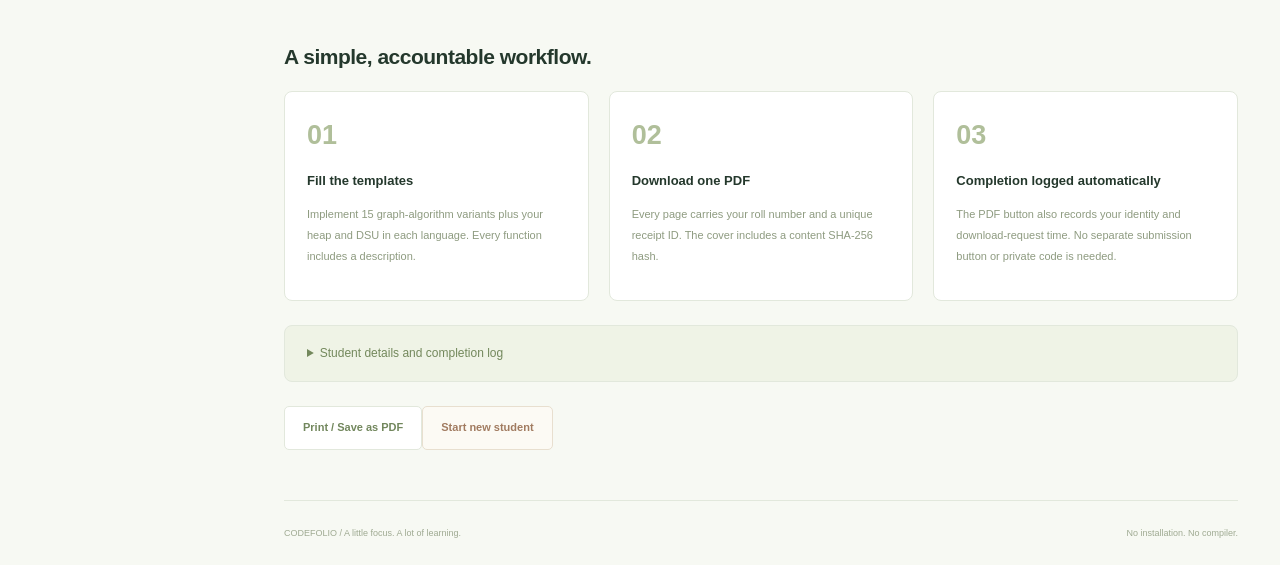
==== commit ffe1967e: "Add files via upload" ====
--- a/index.html
+++ b/index.html
@@ -1,13 +1,14 @@
-<!doctype html><html lang="en"><head><meta charset="utf-8"><meta name="viewport" content="width=device-width,initial-scale=1"><meta name="description" content="Type Java, Python and C++ programs and download one assignment PDF."><title>Codefolio · Programming assignments</title><link rel="stylesheet" href="styles.css"><script src="config.js" defer></script><script src="templates.js" defer></script><script src="assets/font-data.js" defer></script><script src="pdf.js" defer></script><script src="app.js" defer></script></head><body>
+<!doctype html><html lang="en"><head><meta charset="utf-8"><meta name="viewport" content="width=device-width,initial-scale=1"><meta name="description" content="Type Java, Python and C++ programs and download one assignment PDF."><title>Codefolio · Programming assignments</title><link rel="stylesheet" href="styles.css"><script src="config.js" defer></script><script src="templates.js" defer></script><script src="pdf.js" defer></script><script src="app.js" defer></script></head><body>
 <aside><a class="brand" href="./"><span>〈/〉</span>codefolio<span class="dot">.</span></a><small class="eyebrow">LEARNING WORKSPACE</small><div class="nav active">▤ &nbsp; Assignment workspace</div><a class="nav" href="#instructions">◇ &nbsp; How it works</a><a class="nav" href="faculty.html">▤ &nbsp; Faculty submission log</a><div class="aside-note"><span>⌘</span><h3>One workspace.<br>Three languages.</h3><p>Write with intention.<br>Make the work yours.</p><small>JAVA &nbsp; · &nbsp; PYTHON &nbsp; · &nbsp; C++</small></div><div class="faculty"><span class="avatar">ES</span><div><b id="faculty"></b><small>Programming assignments</small></div></div></aside>
 <div class="main"><header><span>Workspace &nbsp; / &nbsp; <b>Programming assignment</b></span><span class="mode">● &nbsp; GitHub Pages edition</span></header><main>
 <div class="heading"><div><div class="eyebrow">WRITE. LEARN. MAKE IT YOURS.</div><h1>Your next line starts here<span>.</span></h1><p>Type your programs. Download one clearly identified PDF.</p></div><span class="pill">TYPE-ONLY EDITORS</span></div>
 <div class="notice" id="connection-notice">Checking submission connection…</div>
 <div id="message" role="status" hidden></div>
 <section class="identity"><div><span class="eyebrow">01 / YOUR DETAILS</span><h2>Put your name on your work.</h2></div><label>Student name<input id="name" maxlength="100" placeholder="Your full name" autocomplete="name" required></label><label>Roll number<input id="roll" maxlength="60" placeholder="e.g. CB.SC.U4CSE25001" required></label><label>Section<input id="section" maxlength="40" placeholder="e.g. B"></label></section>
+<p id="identity-status" class="notice" role="status">Enter and check your details before typing. Details lock when you start writing code.</p>
 <div class="editor-layout"><section class="brief"><span class="eyebrow">02 / THE ASSIGNMENT</span><p id="course" class="course"></p><h2 id="title"></h2><p id="prompt" class="prompt"></p><p id="deadline" class="deadline"></p><hr><h4>Your checklist</h4><div id="checklist"></div><div class="typing-note">Paste, copy, cut and text drops are blocked in the code editors. Code is not compiled or executed.</div><p class="small">No autosave. Programs stay in this tab only. Download your PDF before closing or refreshing.</p></section>
 <section class="editor-panel"><div class="tabs" role="tablist" aria-label="Programming languages"><button id="tab-java" role="tab" aria-controls="code" aria-selected="true" data-lang="java" class="selected"> <i class="java"></i>Java</button><button id="tab-python" role="tab" aria-controls="code" aria-selected="false" data-lang="python"><i class="python"></i>Python</button><button id="tab-cpp" role="tab" aria-controls="code" aria-selected="false" data-lang="cpp"><i class="cpp"></i>C++</button><span id="filename">Main.java</span></div><div class="code-area"><div id="numbers" aria-hidden="true">1</div><textarea id="code" aria-label="Java code" spellcheck="false" autocorrect="off" autocapitalize="off" autocomplete="off" maxlength="80000" placeholder="Start typing your Java program here…"></textarea></div><div class="editor-status"><span id="save-status">● Ready to write</span><span id="counter">1 line · 0 characters</span></div></section></div>
 <section class="submit-bar"><div><h3>Three programs. One PDF.</h3><p id="progress">Complete all template bodies in each language.</p></div><div class="submit-actions"><button id="generate" class="primary">Download PDF ↗</button></div></section>
 <section id="receipt" hidden class="receipt"><div class="eyebrow" id="receipt-status">PDF DOWNLOAD REQUESTED — COMPLETION NOT LOGGED</div><h2>Your assignment is ready.</h2><p id="receipt-explanation">Completion is recorded automatically when the PDF download is requested, if the service is connected.</p><code id="receipt-id"></code><p id="receipt-meta"></p><div class="receipt-actions"><button id="redownload" class="primary">Download PDF again</button><a id="submission-link" class="primary" hidden target="_blank" rel="noopener noreferrer">Open submission portal ↗</a></div><p class="small">The completion list records your roll number and download-request time. It cannot confirm that the file was saved. Your programs stay with you.</p></section>
-<section id="instructions" class="instructions"><h2>A simple, accountable workflow.</h2><div class="steps"><article><span>01</span><h3>Fill the templates</h3><p>Implement 15 graph-algorithm variants plus your heap and DSU in each language. Every function includes a description.</p></article><article><span>02</span><h3>Download one PDF</h3><p>Every page carries your roll number and a unique receipt ID. The cover includes a content SHA-256 hash.</p></article><article><span>03</span><h3>Completion logged automatically</h3><p>The PDF button also records your identity and download-request time. No separate submission button or private code is needed.</p></article></div><details><summary>What is recorded?</summary><p>Clicking Download PDF generates the file locally, starts the browser download and then sends only the assignment ID and your roll number to record completion. The service uses the class roster to record your name, roll number, section and server submission time. It does not receive or save your programs, PDF, or a source-code hash. No student password, private submission code or sign-in is required.</p><p>Names and roll numbers are self-reported. Someone else could enter your roll number; this list is an acknowledgement, not proof of authorship or completed algorithms. Placeholder checks happen only in this browser and can be bypassed. Faculty can compare the list with their complete roster to see who has not recorded a submission.</p><p>Programs are held only in this tab's memory. There is no autosave; closing or refreshing can lose your work. Download your PDF first. Older drafts for this assignment are loaded into memory and removed from device storage when this updated page opens. Downloaded PDFs remain on your computer.</p><p>Copy/paste blocking can be bypassed. There is no compiler or plagiarism checker. Unsupported PDF characters produce an explicit error; use Print / Save as PDF for browser font fallback.</p></details><button id="print" class="secondary">Print / Save as PDF</button><button id="clear" class="danger">Clear this tab</button></section>
+<section id="instructions" class="instructions"><h2>A simple, accountable workflow.</h2><div class="steps"><article><span>01</span><h3>Fill the templates</h3><p>Implement 15 graph-algorithm variants plus your heap and DSU in each language. Every function includes a description.</p></article><article><span>02</span><h3>Download one PDF</h3><p>Every page carries your roll number and a unique receipt ID. The cover includes a content SHA-256 hash.</p></article><article><span>03</span><h3>Completion logged automatically</h3><p>The PDF button also records your identity and download-request time. No separate submission button or private code is needed.</p></article></div><details><summary>Student details and completion log</summary><p>Student details lock when code editing starts. To work as a different student, click Start new student and confirm clearing all three programs. Existing code and generated PDFs cannot be reassigned to a new identity through this interface. This is a browser safeguard, not student authentication.</p><p>Clicking Download PDF generates the file locally, starts the browser download and then sends only the assignment ID and your roll number to record completion. The service uses the class roster to record your name, roll number, section and server submission time. It does not receive or save your programs, PDF, or a source-code hash. No student password, private submission code or sign-in is required.</p><p>Names and roll numbers are self-reported. Someone else could enter your roll number; this list is an acknowledgement, not proof of authorship or completed algorithms. Placeholder checks happen only in this browser and can be bypassed. Faculty can compare the list with their complete roster to see who has not recorded a submission.</p><p>Programs are held only in this tab's memory. There is no autosave; closing or refreshing can lose your work. Download your PDF first. Older drafts for this assignment are loaded into memory and removed from device storage when this updated page opens. Downloaded PDFs remain on your computer.</p><p>Copy/paste blocking can be bypassed. There is no compiler or plagiarism checker. Unsupported PDF characters produce an explicit error; use Print / Save as PDF for browser font fallback.</p></details><button id="print" class="secondary">Print / Save as PDF</button><button id="clear" class="danger">Start new student</button></section>
 <footer><span>CODEFOLIO / A little focus. A lot of learning.</span><span>No installation. No compiler.</span></footer></main></div><script>/* All application assets are local and use relative paths for project Pages URLs. */</script></body></html>
--- a/styles.css
+++ b/styles.css
@@ -1,3 +1,5 @@
 :root{--green:#285e4d;--ink:#24382c;--muted:#7c8977;--line:#e2e8dc;--paper:#f7f9f3}*{box-sizing:border-box}body{margin:0;background:var(--paper);color:var(--ink);font:14px/1.6 -apple-system,BlinkMacSystemFont,'Segoe UI',sans-serif}button,input,textarea{font:inherit}button,a{touch-action:manipulation}button{cursor:pointer}button:disabled{opacity:.5;cursor:wait}a{color:inherit;text-decoration:none}button:focus-visible,a:focus-visible,input:focus-visible{outline:3px solid #94b18a;outline-offset:3px}[hidden]{display:none!important}aside{position:fixed;inset:0 auto 0 0;width:242px;background:#fff;padding:34px 22px 24px;border-right:1px solid var(--line);display:flex;flex-direction:column}.brand{font-size:27px;letter-spacing:-1.2px;font-weight:750;display:flex;align-items:center;margin-bottom:58px}.brand>span:first-child{letter-spacing:-4px;padding-right:4px;display:grid;place-items:center;background:var(--green);color:#fff;width:36px;height:36px;border-radius:10px;font-size:19px;margin-right:9px}.dot{color:#96ac72}.eyebrow{font-size:9px;font-weight:700;letter-spacing:1.8px;color:#8a977a}aside>.eyebrow{font-size:8px;margin:0 10px 20px}.nav{font-size:12px;padding:13px 12px;border-radius:7px;margin-bottom:8px;color:#849078}.nav.active{background:#eaf1e4;color:var(--green);font-weight:600}.aside-note{margin-top:auto;background:#f3f6eb;border:1px solid #e5ebda;border-radius:10px;padding:23px 19px}.aside-note>span{font-size:23px;color:#81966a}.aside-note h3{font-size:18px;line-height:1.7;letter-spacing:-.6px;margin:16px 0 10px}.aside-note p{color:#92a080;font-size:12px;line-height:1.9}.aside-note small{font-size:8px;color:#8a9a77;letter-spacing:1px;display:block;margin-top:25px}.faculty{border-top:1px solid var(--line);margin-top:25px;padding-top:22px;display:flex;align-items:center;gap:9px}.avatar{display:grid;place-items:center;border-radius:50%;background:#e8efdd;color:#79905d;width:31px;height:31px;font-size:10px;flex-shrink:0}.faculty b{font-size:10px;display:block}.faculty small{font-size:9px;color:#8b977e;display:block}.main{margin-left:242px}header{height:76px;display:flex;align-items:center;justify-content:space-between;gap:15px;background:#fff;border-bottom:1px solid var(--line);padding:0 42px;font-size:10px;color:#97a18c}header b{color:#53694a;font-weight:500}.mode{color:#80956a}main{max-width:1450px;margin:auto;padding:42px 42px 0}.heading{display:flex;justify-content:space-between;align-items:center;gap:22px;margin-bottom:29px}.heading .eyebrow{margin-bottom:12px}h1{font-size:34px;line-height:1.4;letter-spacing:-1.2px;font-weight:650;margin:0 0 10px}h1 span{color:#94a96c}.heading p{font-size:12px;color:var(--muted);margin:0}.pill{font-size:8px;letter-spacing:1px;padding:7px 10px;border-radius:5px;background:#eaf2e2;color:#80966a;white-space:nowrap}.notice{padding:15px 18px;border:1px solid #e5e5cd;background:#f6f4e5;border-radius:7px;font-size:11px;color:#928859;line-height:1.8;margin-bottom:27px}.notice b{font-weight:650}.identity{display:grid;grid-template-columns:1.3fr 1fr 1fr .5fr;gap:19px;align-items:center;padding:24px;background:#fff;border:1px solid var(--line);border-radius:9px;margin-bottom:25px}.identity h2{font-size:16px;font-weight:600;letter-spacing:-.5px;margin:9px 0 0}label{font-size:10px;color:#80936b}input{width:100%;padding:10px 11px;border:1px solid #dfe7d6;background:#fbfdf7;border-radius:5px;display:block;margin-top:7px;font-size:11px;outline-color:#91ab78;color:var(--ink)}.editor-layout{display:grid;grid-template-columns:265px minmax(0,1fr);gap:23px}.brief{background:#fff;padding:25px;border:1px solid var(--line);border-radius:9px}.course{font-size:10px;color:#98a58a;margin:20px 0 6px}.brief h2{font-size:20px;line-height:1.5;letter-spacing:-.6px;margin:0 0 18px;font-weight:600}.prompt{white-space:pre-wrap;overflow-wrap:anywhere;font-size:12px;line-height:1.9;color:#7f8e73}.deadline{font-size:10px;color:#9a8966}hr{border:0;height:1px;background:var(--line);margin:25px 0}h4{font-size:11px}.check{display:flex;gap:11px;font-size:11px;color:#8b9c7c;margin:14px 0}.check span{border:1px solid #d5dfc9;border-radius:4px;width:16px;height:16px;display:grid;place-items:center;font-size:10px;color:#62934a}.check.done span{background:#e9f3df}.typing-note{background:#f2f6e9;border-radius:5px;padding:14px;margin:24px 0 16px;font-size:10px;color:#8b9c78;line-height:1.8}.small{font-size:10px;color:#98a28d;line-height:1.8}.editor-panel{background:white;border:1px solid #dfe7d6;border-radius:9px;overflow:hidden;display:flex;flex-direction:column}.tabs{display:flex;align-items:center;background:#fbfdf7;border-bottom:1px solid var(--line)}.tabs button{height:52px;padding:16px 22px;border:0;border-bottom:2px solid transparent;color:#96a585;background:transparent;font-size:11px;display:flex;align-items:center;gap:7px}.tabs .selected{background:#f0f5e8;color:#587d42;border-bottom-color:#72965a}.tabs i{width:6px;height:6px;border-radius:50%;display:inline-block}.java{background:#bb7a59}.python{background:#ceb356}.cpp{background:#739bb9}#filename{margin-left:auto;font-size:10px;color:#a1ad94;padding-right:20px;font-family:monospace}.code-area{display:flex;flex:1;min-height:435px;overflow:hidden}#numbers{width:42px;flex-shrink:0;padding:20px 9px 20px 0;height:435px;overflow:hidden;background:#fbfdf7;color:#b1bda1;text-align:right;font:12px/23px monospace;white-space:pre}#code{width:100%;height:435px;resize:none;white-space:pre;overflow:auto;border:0;outline:0;padding:20px 16px;color:#3d5731;font:12px/23px 'Courier New',monospace;tab-size:4;background:white}#code::placeholder{color:#a5b397}.editor-status{padding:11px 15px;border-top:1px solid var(--line);display:flex;justify-content:space-between;gap:12px;font-size:9px;color:#95a185}.submit-bar{background:#fff;border:1px solid var(--line);border-radius:9px;padding:23px 25px;margin-top:24px;display:flex;align-items:center;justify-content:space-between;gap:20px}.submit-bar h3{font-size:15px;margin:0 0 5px}.submit-bar p{font-size:11px;color:#93a081;margin:0}.primary,.secondary,.danger{display:inline-flex;align-items:center;justify-content:center;padding:12px 18px;border:1px solid transparent;border-radius:5px;font-size:11px;font-weight:600;gap:8px}.primary{color:white;background:var(--green)}.secondary{color:#72875d;background:white;border-color:var(--line)}.danger{color:#a17b60;border-color:#e8dfcf;background:#fcfaf4}.primary:hover{background:#36745f}.instructions{margin-top:42px}.instructions>h2{font-size:21px;letter-spacing:-.5px;font-weight:600}.steps{display:grid;grid-template-columns:repeat(3,1fr);gap:20px}.steps article{background:#fff;border:1px solid var(--line);border-radius:8px;padding:22px}.steps article>span{font-size:27px;font-weight:650;color:#b0bf9a}.steps h3{font-size:13px}.steps p,details p{font-size:11px;line-height:1.9;color:#8e9b80}details{margin:24px 0;background:#eff3e6;border:1px solid var(--line);border-radius:8px;padding:18px 22px}summary{cursor:pointer;font-size:12px;color:#73885c}#message{background:#eef4e5;border:1px solid #d8e5ca;color:#607e48;padding:14px 18px;border-radius:6px;font-size:12px;margin-bottom:24px}#message.error{background:#fbf0e8;color:#a17856;border-color:#eedbc9}.receipt{text-align:center;background:#fff;border:1px solid var(--line);border-radius:9px;margin-top:25px;padding:30px}.receipt h2{font-size:23px;letter-spacing:-.6px;font-weight:600}.receipt p{font-size:12px;color:#93a280}.receipt code{overflow-wrap:anywhere;color:#688b4a;font-size:12px}.receipt-actions{display:flex;justify-content:center;flex-wrap:wrap;gap:10px}.receipt .small{font-size:10px}footer{display:flex;justify-content:space-between;gap:20px;margin-top:50px;padding:25px 0;border-top:1px solid var(--line);font-size:9px;color:#9faa92}@media(max-width:1150px){.identity{grid-template-columns:1fr 1fr 1fr}.identity>div{grid-column:1/-1}.editor-layout{grid-template-columns:225px minmax(0,1fr)}.tabs button{padding:16px}.pill{display:none}h1{font-size:29px}#filename{display:none}main{padding:32px 28px 0}}@media(max-width:900px){aside{width:190px;padding:25px 15px}.main{margin-left:190px}.brand{font-size:23px}.faculty b{font-size:9px}.editor-layout{grid-template-columns:1fr}.brief{padding:22px}.brief hr,.brief h4,.brief #checklist,.brief .small,.brief .typing-note{display:none}.steps{gap:10px}.steps article{padding:18px}header{padding:0 28px}.heading{display:block}}@media(max-width:650px){aside{position:static;width:100%;padding:15px 20px;border-right:0;border-bottom:1px solid var(--line)}.brand{margin:0;font-size:25px}.nav,aside>.eyebrow,.aside-note,.faculty{display:none}.main{margin:0}header{height:52px;padding:0 20px;font-size:9px}.mode{font-size:8px}main{padding:25px 20px 0}h1{font-size:28px}.heading p{font-size:11px}.identity{gap:14px;padding:20px;grid-template-columns:1fr 1fr}.identity label:first-of-type{grid-column:1/-1}.brief h2{font-size:19px}.steps{grid-template-columns:1fr}.steps article{padding:20px}.submit-bar{align-items:flex-start;flex-direction:column;padding:21px}.submit-bar button{width:100%}.editor-status{font-size:8px}.receipt{padding:25px 18px}.receipt-actions{flex-direction:column}.instructions>.danger{margin-top:10px}footer{display:block}footer>span{display:block;line-height:2}}
 
 .submit-actions{display:flex;gap:10px;flex-wrap:wrap}.submit-bar{align-items:flex-start}.prompt{max-height:360px;overflow:auto}.faculty-main{margin:0 auto;max-width:1200px;padding:35px}.faculty-controls{display:flex;gap:15px;align-items:end;flex-wrap:wrap;padding:22px;background:#fff;border:1px solid var(--line);border-radius:9px}.faculty-controls label{flex:1;min-width:220px}.status-table{width:100%;border-collapse:collapse;background:white;font-size:12px}.status-table th,.status-table td{padding:14px;text-align:left;border-bottom:1px solid var(--line)}.status-table th{font-size:10px;color:#8d9b7d}.table-scroll{overflow:auto;border:1px solid var(--line);border-radius:8px;margin-top:22px}.faculty-status{font-size:12px;color:#7f9568;margin:22px 0}@media(max-width:650px){.submit-actions{width:100%}.submit-actions button{width:100%}.faculty-main{padding:22px}.faculty-controls{display:block}.faculty-controls>*{margin-bottom:12px}}
+
+input[readonly]{background:#edf1e8;border-color:#d5dfcc;color:#607253;cursor:not-allowed}
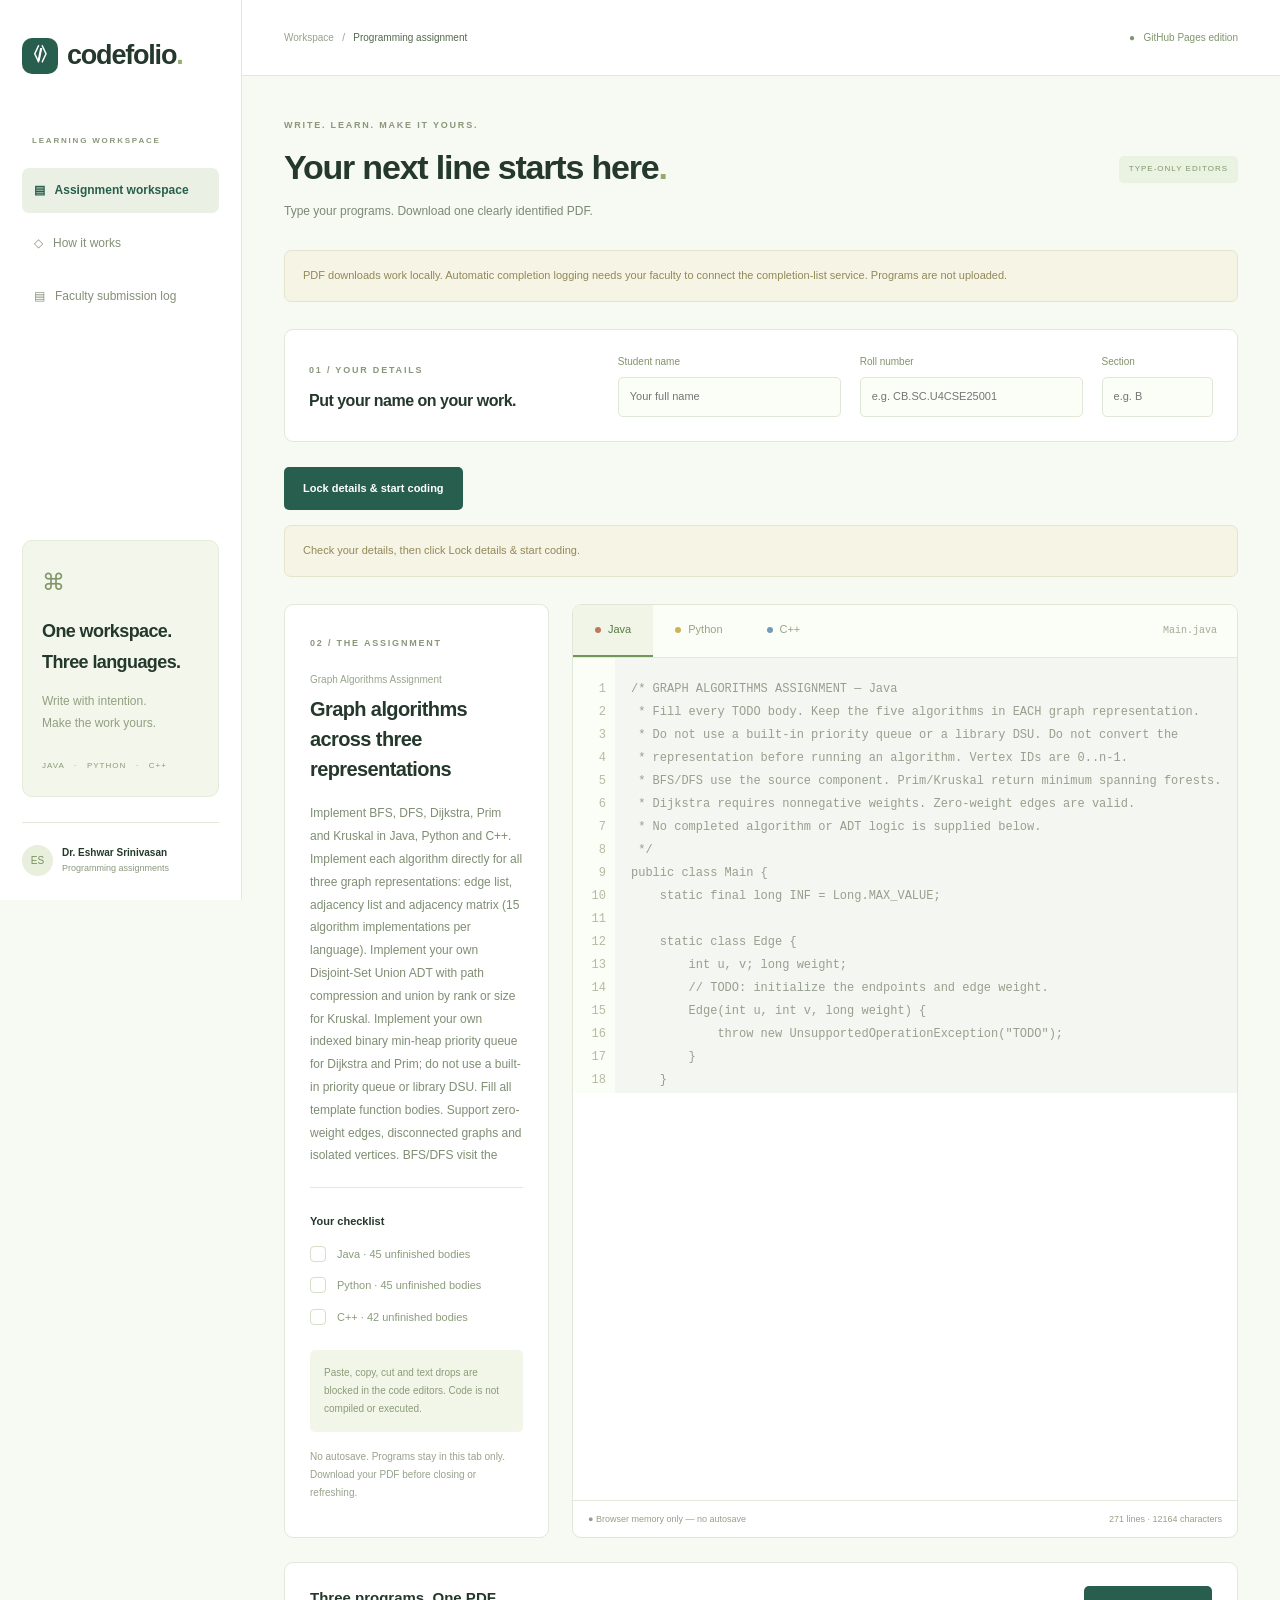
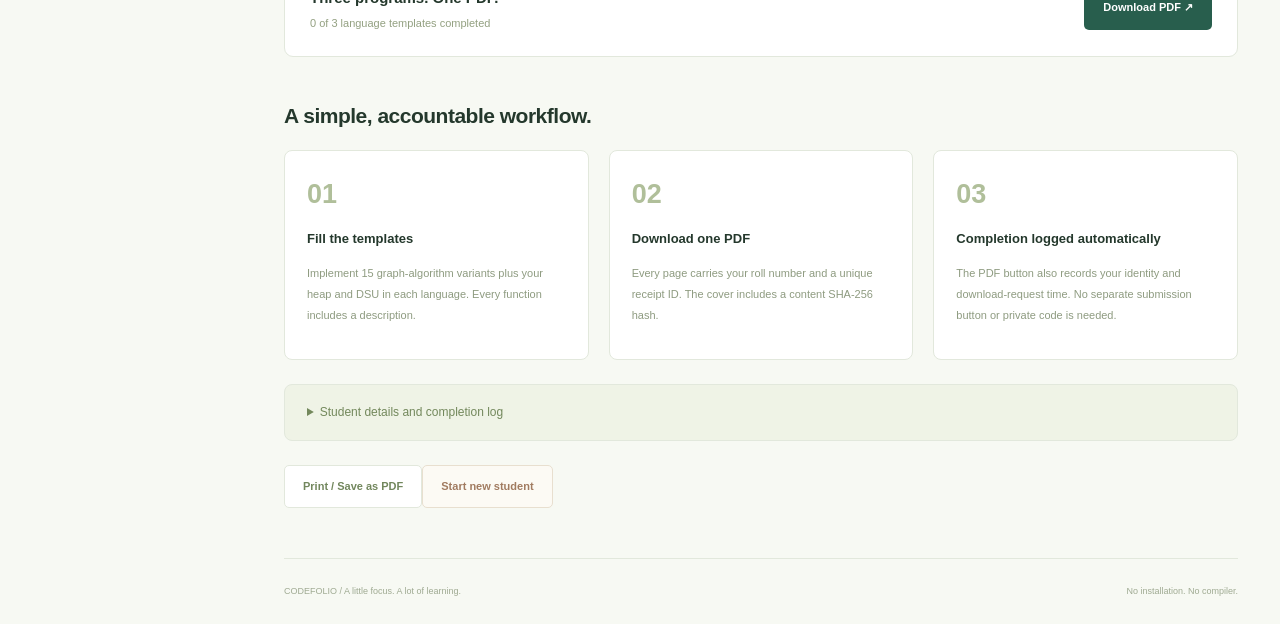
==== commit 3a0a371f: "Add files via upload" ====
--- a/index.html
+++ b/index.html
@@ -1,13 +1,14 @@
-<!doctype html><html lang="en"><head><meta charset="utf-8"><meta name="viewport" content="width=device-width,initial-scale=1"><meta name="description" content="Type Java, Python and C++ programs and download one assignment PDF."><title>Codefolio · Programming assignments</title><link rel="stylesheet" href="styles.css"><script src="config.js" defer></script><script src="templates.js" defer></script><script src="pdf.js" defer></script><script src="app.js" defer></script></head><body>
+<!doctype html><html lang="en"><head><meta charset="utf-8"><meta name="viewport" content="width=device-width,initial-scale=1"><meta name="description" content="Type Java, Python and C++ programs and download one assignment PDF."><title>Codefolio · Programming assignments</title><link rel="stylesheet" href="styles.css?v=identity-start-20261025"><script src="config.js" defer></script><script src="templates.js" defer></script><script src="pdf.js" defer></script><script src="app.js?v=identity-start-20261025" defer></script></head><body>
 <aside><a class="brand" href="./"><span>〈/〉</span>codefolio<span class="dot">.</span></a><small class="eyebrow">LEARNING WORKSPACE</small><div class="nav active">▤ &nbsp; Assignment workspace</div><a class="nav" href="#instructions">◇ &nbsp; How it works</a><a class="nav" href="faculty.html">▤ &nbsp; Faculty submission log</a><div class="aside-note"><span>⌘</span><h3>One workspace.<br>Three languages.</h3><p>Write with intention.<br>Make the work yours.</p><small>JAVA &nbsp; · &nbsp; PYTHON &nbsp; · &nbsp; C++</small></div><div class="faculty"><span class="avatar">ES</span><div><b id="faculty"></b><small>Programming assignments</small></div></div></aside>
 <div class="main"><header><span>Workspace &nbsp; / &nbsp; <b>Programming assignment</b></span><span class="mode">● &nbsp; GitHub Pages edition</span></header><main>
 <div class="heading"><div><div class="eyebrow">WRITE. LEARN. MAKE IT YOURS.</div><h1>Your next line starts here<span>.</span></h1><p>Type your programs. Download one clearly identified PDF.</p></div><span class="pill">TYPE-ONLY EDITORS</span></div>
 <div class="notice" id="connection-notice">Checking submission connection…</div>
 <div id="message" role="status" hidden></div>
 <section class="identity"><div><span class="eyebrow">01 / YOUR DETAILS</span><h2>Put your name on your work.</h2></div><label>Student name<input id="name" maxlength="100" placeholder="Your full name" autocomplete="name" required></label><label>Roll number<input id="roll" maxlength="60" placeholder="e.g. CB.SC.U4CSE25001" required></label><label>Section<input id="section" maxlength="40" placeholder="e.g. B"></label></section>
-<p id="identity-status" class="notice" role="status">Enter and check your details before typing. Details lock when you start writing code.</p>
+<div class="identity-start"><button id="start-coding" class="primary">Lock details &amp; start coding</button></div>
+<p id="identity-status" class="notice" role="status">Check your details, then click Lock details & start coding.</p>
 <div class="editor-layout"><section class="brief"><span class="eyebrow">02 / THE ASSIGNMENT</span><p id="course" class="course"></p><h2 id="title"></h2><p id="prompt" class="prompt"></p><p id="deadline" class="deadline"></p><hr><h4>Your checklist</h4><div id="checklist"></div><div class="typing-note">Paste, copy, cut and text drops are blocked in the code editors. Code is not compiled or executed.</div><p class="small">No autosave. Programs stay in this tab only. Download your PDF before closing or refreshing.</p></section>
-<section class="editor-panel"><div class="tabs" role="tablist" aria-label="Programming languages"><button id="tab-java" role="tab" aria-controls="code" aria-selected="true" data-lang="java" class="selected"> <i class="java"></i>Java</button><button id="tab-python" role="tab" aria-controls="code" aria-selected="false" data-lang="python"><i class="python"></i>Python</button><button id="tab-cpp" role="tab" aria-controls="code" aria-selected="false" data-lang="cpp"><i class="cpp"></i>C++</button><span id="filename">Main.java</span></div><div class="code-area"><div id="numbers" aria-hidden="true">1</div><textarea id="code" aria-label="Java code" spellcheck="false" autocorrect="off" autocapitalize="off" autocomplete="off" maxlength="80000" placeholder="Start typing your Java program here…"></textarea></div><div class="editor-status"><span id="save-status">● Ready to write</span><span id="counter">1 line · 0 characters</span></div></section></div>
+<section class="editor-panel"><div class="tabs" role="tablist" aria-label="Programming languages"><button id="tab-java" role="tab" aria-controls="code" aria-selected="true" data-lang="java" class="selected"> <i class="java"></i>Java</button><button id="tab-python" role="tab" aria-controls="code" aria-selected="false" data-lang="python"><i class="python"></i>Python</button><button id="tab-cpp" role="tab" aria-controls="code" aria-selected="false" data-lang="cpp"><i class="cpp"></i>C++</button><span id="filename">Main.java</span></div><div class="code-area"><div id="numbers" aria-hidden="true">1</div><textarea readonly id="code" aria-label="Java code" spellcheck="false" autocorrect="off" autocapitalize="off" autocomplete="off" maxlength="80000" placeholder="Start typing your Java program here…"></textarea></div><div class="editor-status"><span id="save-status">● Ready to write</span><span id="counter">1 line · 0 characters</span></div></section></div>
 <section class="submit-bar"><div><h3>Three programs. One PDF.</h3><p id="progress">Complete all template bodies in each language.</p></div><div class="submit-actions"><button id="generate" class="primary">Download PDF ↗</button></div></section>
 <section id="receipt" hidden class="receipt"><div class="eyebrow" id="receipt-status">PDF DOWNLOAD REQUESTED — COMPLETION NOT LOGGED</div><h2>Your assignment is ready.</h2><p id="receipt-explanation">Completion is recorded automatically when the PDF download is requested, if the service is connected.</p><code id="receipt-id"></code><p id="receipt-meta"></p><div class="receipt-actions"><button id="redownload" class="primary">Download PDF again</button><a id="submission-link" class="primary" hidden target="_blank" rel="noopener noreferrer">Open submission portal ↗</a></div><p class="small">The completion list records your roll number and download-request time. It cannot confirm that the file was saved. Your programs stay with you.</p></section>
 <section id="instructions" class="instructions"><h2>A simple, accountable workflow.</h2><div class="steps"><article><span>01</span><h3>Fill the templates</h3><p>Implement 15 graph-algorithm variants plus your heap and DSU in each language. Every function includes a description.</p></article><article><span>02</span><h3>Download one PDF</h3><p>Every page carries your roll number and a unique receipt ID. The cover includes a content SHA-256 hash.</p></article><article><span>03</span><h3>Completion logged automatically</h3><p>The PDF button also records your identity and download-request time. No separate submission button or private code is needed.</p></article></div><details><summary>Student details and completion log</summary><p>Student details lock when code editing starts. To work as a different student, click Start new student and confirm clearing all three programs. Existing code and generated PDFs cannot be reassigned to a new identity through this interface. This is a browser safeguard, not student authentication.</p><p>Clicking Download PDF generates the file locally, starts the browser download and then sends only the assignment ID and your roll number to record completion. The service uses the class roster to record your name, roll number, section and server submission time. It does not receive or save your programs, PDF, or a source-code hash. No student password, private submission code or sign-in is required.</p><p>Names and roll numbers are self-reported. Someone else could enter your roll number; this list is an acknowledgement, not proof of authorship or completed algorithms. Placeholder checks happen only in this browser and can be bypassed. Faculty can compare the list with their complete roster to see who has not recorded a submission.</p><p>Programs are held only in this tab's memory. There is no autosave; closing or refreshing can lose your work. Download your PDF first. Older drafts for this assignment are loaded into memory and removed from device storage when this updated page opens. Downloaded PDFs remain on your computer.</p><p>Copy/paste blocking can be bypassed. There is no compiler or plagiarism checker. Unsupported PDF characters produce an explicit error; use Print / Save as PDF for browser font fallback.</p></details><button id="print" class="secondary">Print / Save as PDF</button><button id="clear" class="danger">Start new student</button></section>
--- a/styles.css
+++ b/styles.css
@@ -3,3 +3,5 @@
 .submit-actions{display:flex;gap:10px;flex-wrap:wrap}.submit-bar{align-items:flex-start}.prompt{max-height:360px;overflow:auto}.faculty-main{margin:0 auto;max-width:1200px;padding:35px}.faculty-controls{display:flex;gap:15px;align-items:end;flex-wrap:wrap;padding:22px;background:#fff;border:1px solid var(--line);border-radius:9px}.faculty-controls label{flex:1;min-width:220px}.status-table{width:100%;border-collapse:collapse;background:white;font-size:12px}.status-table th,.status-table td{padding:14px;text-align:left;border-bottom:1px solid var(--line)}.status-table th{font-size:10px;color:#8d9b7d}.table-scroll{overflow:auto;border:1px solid var(--line);border-radius:8px;margin-top:22px}.faculty-status{font-size:12px;color:#7f9568;margin:22px 0}@media(max-width:650px){.submit-actions{width:100%}.submit-actions button{width:100%}.faculty-main{padding:22px}.faculty-controls{display:block}.faculty-controls>*{margin-bottom:12px}}
 
 input[readonly]{background:#edf1e8;border-color:#d5dfcc;color:#607253;cursor:not-allowed}
+
+.identity-start{display:flex;justify-content:flex-start;margin-bottom:15px}input:disabled{opacity:1;background:#edf1e8;color:#607253;cursor:not-allowed}#code[readonly]{background:#f4f6f1;color:#97a08e}
